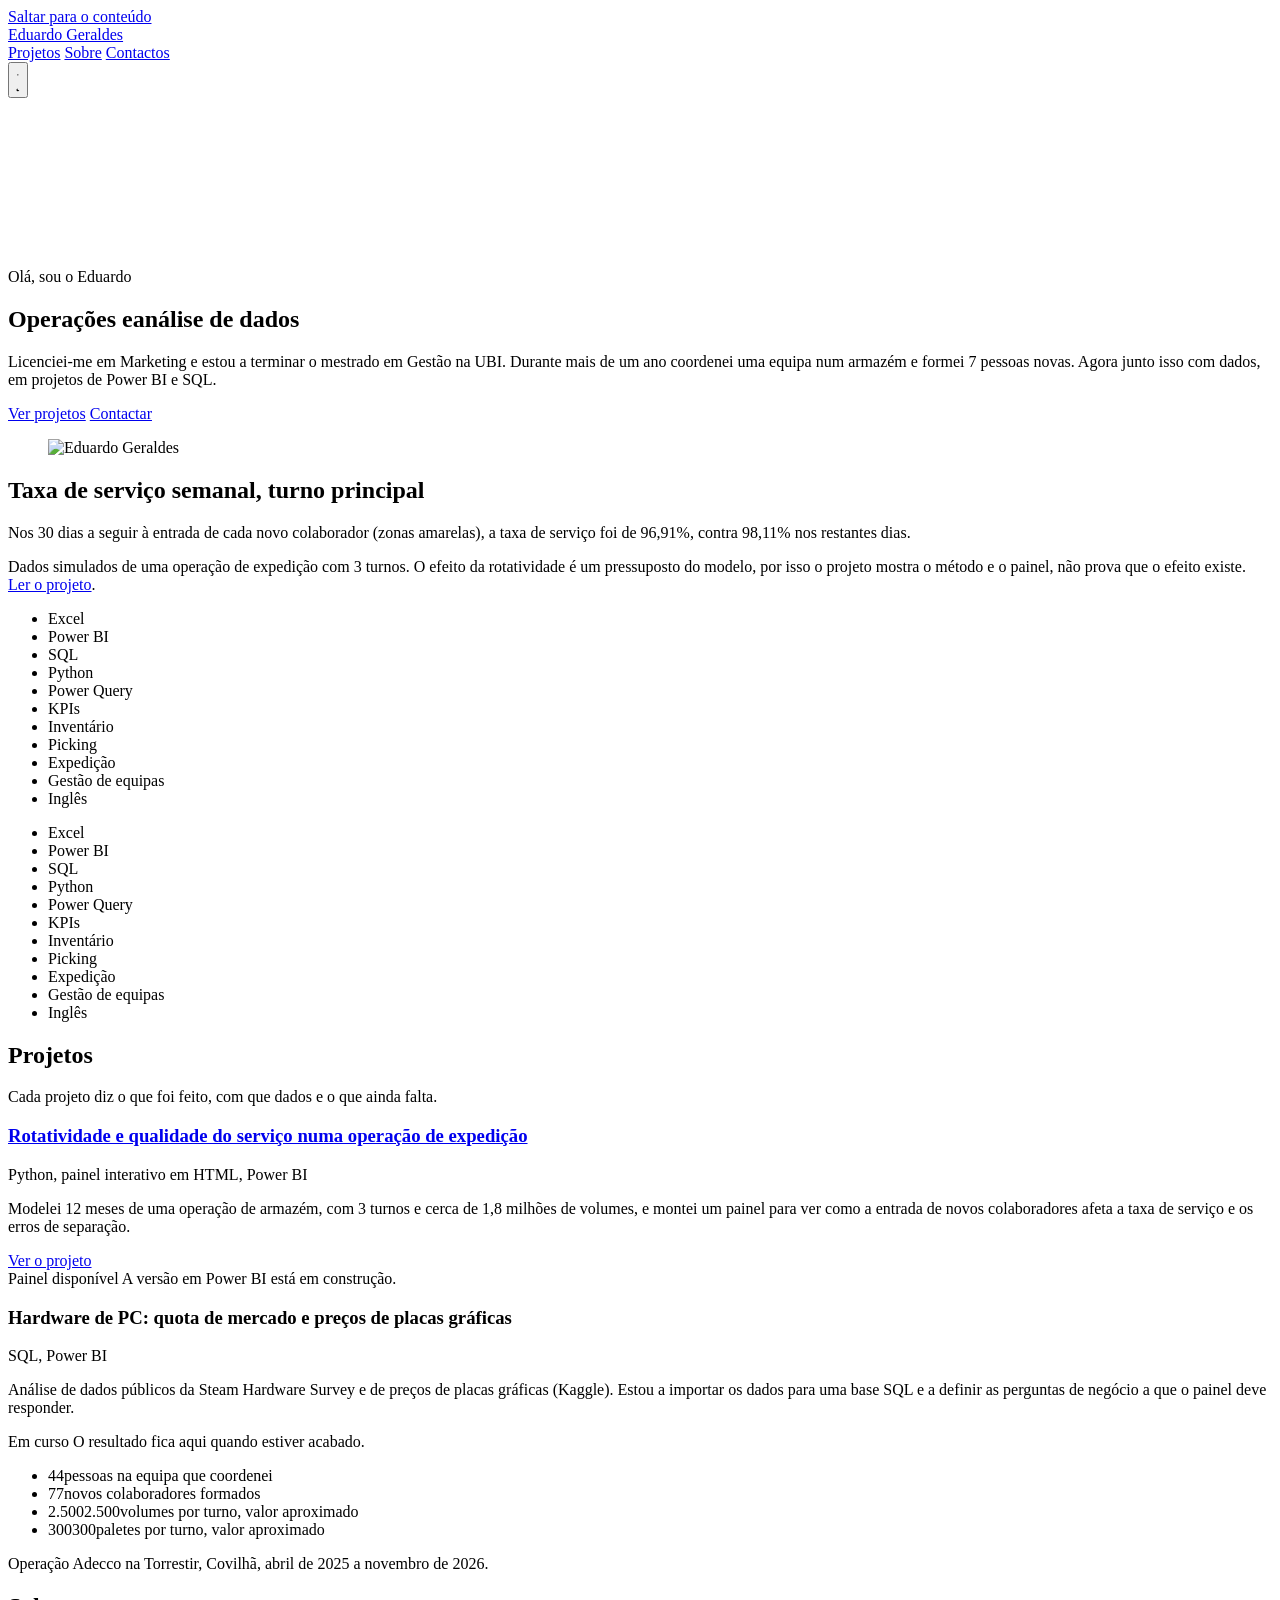
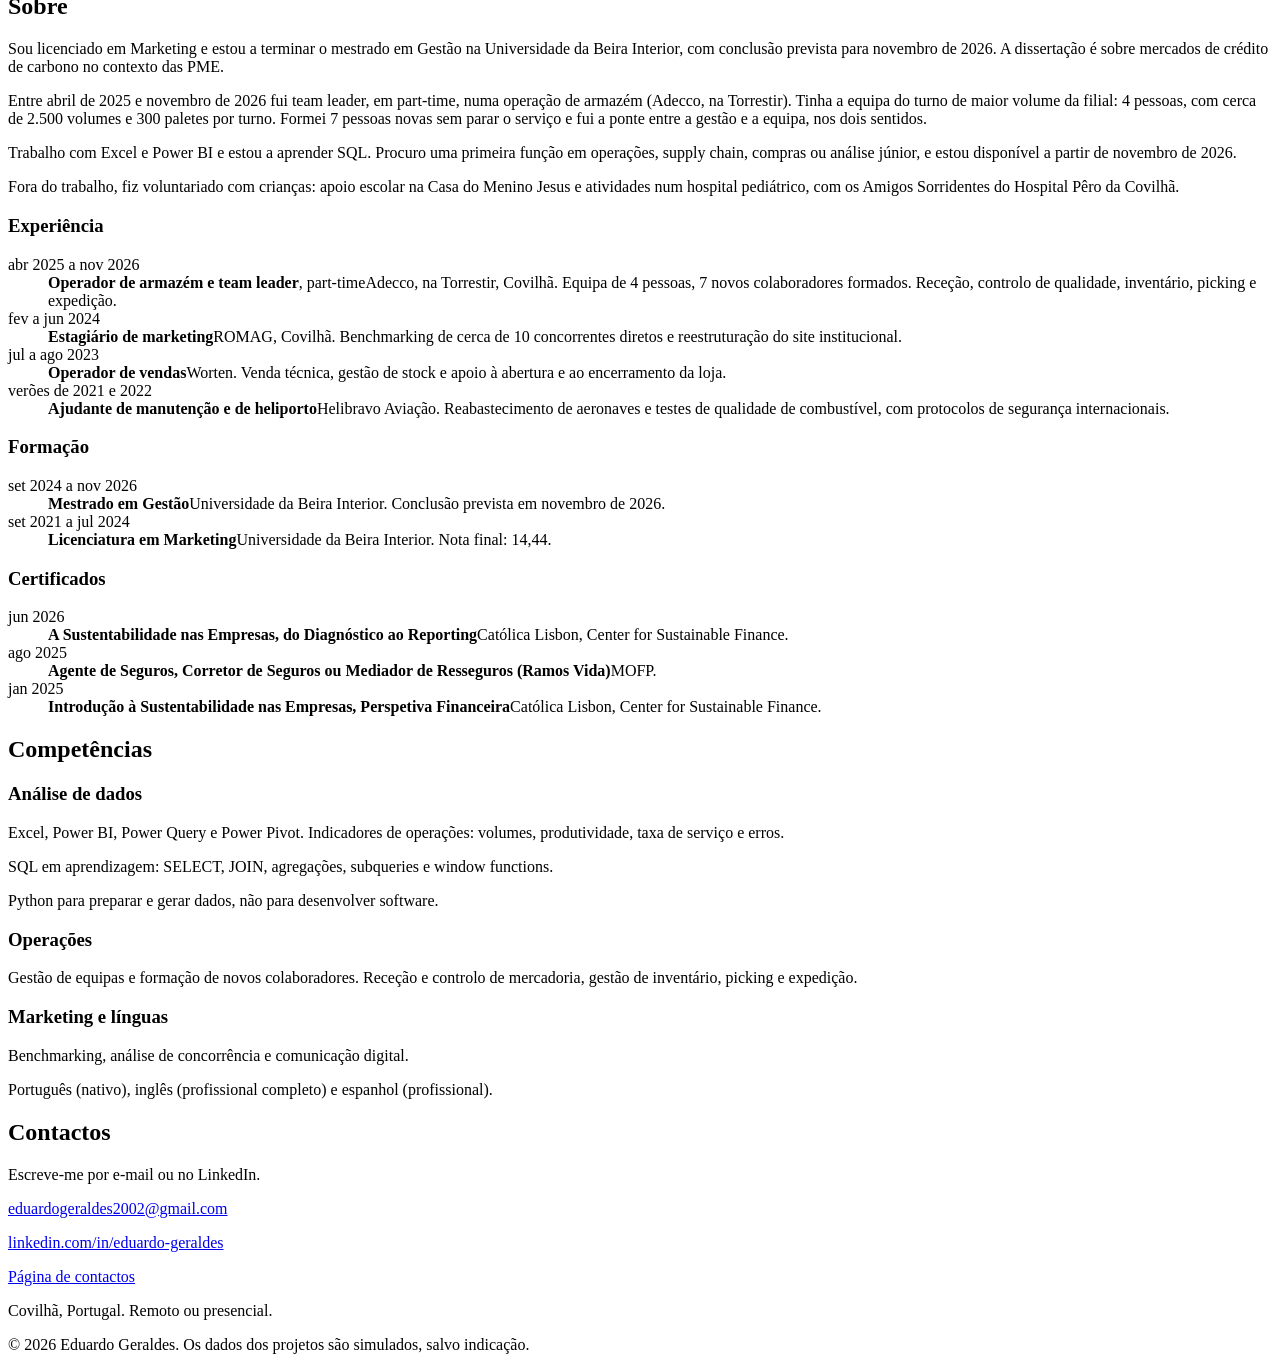
==== index.html @ 8613ee2e "Add files via upload" ====
<!doctype html>
<html lang="pt-PT">
<head>
  <meta charset="utf-8">
  <meta name="viewport" content="width=device-width, initial-scale=1">
  <title>Eduardo Geraldes | Operações e análise de dados</title>
  <meta name="description" content="Portefólio de Eduardo Geraldes: projetos de Power BI e SQL, experiência em operações de armazém e contactos. Licenciado em Marketing, a terminar o mestrado em Gestão na UBI.">
  <meta name="theme-color" content="#0B1020">
  <meta property="og:type" content="website">
  <meta property="og:locale" content="pt_PT">
  <meta property="og:title" content="Eduardo Geraldes | Operações e análise de dados">
  <meta property="og:description" content="Projetos de Power BI e SQL, experiência em operações de armazém e contactos.">
  <link rel="icon" href="assets/favicon.svg" type="image/svg+xml">
  <link rel="preload" href="assets/fonts/barlow-condensed-latin-600-normal.woff2" as="font" type="font/woff2" crossorigin>
  <link rel="preload" href="assets/fonts/barlow-latin-400-normal.woff2" as="font" type="font/woff2" crossorigin>
  <link rel="stylesheet" href="assets/css/style.css">
  <script>(function(){var d=document.documentElement;d.classList.add("js");var t="dark";try{t=localStorage.getItem("modo")||"dark"}catch(e){}d.setAttribute("data-theme",t==="light"?"light":"dark")})()</script>
</head>
<body>
  <a class="skip" href="#conteudo">Saltar para o conteúdo</a>

  <header class="site-head">
    <div class="wrap">
      <a class="brand" href="index.html">Eduardo Geraldes</a>
      <div class="head-r">
        <nav class="nav" aria-label="Principal">
          <a href="index.html#projetos">Projetos</a>
          <a href="index.html#sobre">Sobre</a>
          <a href="contactos.html">Contactos</a>
        </nav>
        <button class="theme-toggle" type="button" aria-label="Mudar para o modo claro" title="Mudar para o modo claro">
          <svg class="i-sun" viewBox="0 0 24 24" aria-hidden="true"><circle cx="12" cy="12" r="4"/><path d="M12 2v2M12 20v2M4.9 4.9l1.4 1.4M17.7 17.7l1.4 1.4M2 12h2M20 12h2M4.9 19.1l1.4-1.4M17.7 6.3l1.4-1.4"/></svg>
          <svg class="i-moon" viewBox="0 0 24 24" aria-hidden="true"><path d="M21 12.8A9 9 0 1 1 11.2 3a7 7 0 0 0 9.8 9.8z"/></svg>
        </button>
      </div>
    </div>
  </header>

  <main id="conteudo">
    <section class="hero" aria-labelledby="titulo">
      <canvas class="net" aria-hidden="true"></canvas>
      <div class="wrap hero__grid">
        <div class="hero__text">
          <p class="eyebrow">Olá, sou o Eduardo</p>
          <h1 id="titulo"><span class="ln"><span style="--n:0">Operações e</span></span><span class="ln"><span style="--n:1">análise de dados</span></span></h1>
          <p class="lead">Licenciei-me em Marketing e estou a terminar o mestrado em Gestão na UBI. Durante mais de um ano coordenei uma equipa num armazém e formei 7 pessoas novas. Agora junto isso com dados, em projetos de Power BI e SQL.</p>
          <div class="actions">
            <a class="btn" href="#projetos">Ver projetos</a>
            <a class="btn btn--ghost" href="contactos.html">Contactar</a>
          </div>
        </div>
        <figure class="portrait">
          <img src="assets/img/eduardo.jpg" width="640" height="640" alt="Eduardo Geraldes">
        </figure>
      </div>
      <div class="floor" aria-hidden="true"></div>
    </section>

    <div class="wrap pull">
      <div class="panel">
        <div class="panel__head">
          <h2 class="panel__title">Taxa de serviço semanal, turno principal</h2>
          <p class="readout" id="chart-readout" aria-live="off"></p>
        </div>
        <div class="chart" id="hero-chart"></div>
        <noscript><p class="small">O gráfico precisa de JavaScript. Os dados estão no <a href="painel-expedicao.html">painel do projeto</a>.</p></noscript>
        <div class="panel__foot">
          <p>Nos 30 dias a seguir à entrada de cada novo colaborador (zonas amarelas), a taxa de serviço foi de 96,91%, contra 98,11% nos restantes dias.</p>
          <p class="small">Dados simulados de uma operação de expedição com 3 turnos. O efeito da rotatividade é um pressuposto do modelo, por isso o projeto mostra o método e o painel, não prova que o efeito existe. <a href="projeto-expedicao.html">Ler o projeto</a>.</p>
        </div>
      </div>
    </div>

    <section class="belt" aria-label="Ferramentas e áreas em que trabalho">
      <div class="belt__track">
        <ul class="belt__set">
          <li class="box">Excel</li>
          <li class="box">Power BI</li>
          <li class="box">SQL</li>
          <li class="box">Python</li>
          <li class="box">Power Query</li>
          <li class="box">KPIs</li>
          <li class="box">Inventário</li>
          <li class="box">Picking</li>
          <li class="box">Expedição</li>
          <li class="box">Gestão de equipas</li>
          <li class="box">Inglês</li>
        </ul>
        <ul class="belt__set" aria-hidden="true">
          <li class="box">Excel</li>
          <li class="box">Power BI</li>
          <li class="box">SQL</li>
          <li class="box">Python</li>
          <li class="box">Power Query</li>
          <li class="box">KPIs</li>
          <li class="box">Inventário</li>
          <li class="box">Picking</li>
          <li class="box">Expedição</li>
          <li class="box">Gestão de equipas</li>
          <li class="box">Inglês</li>
        </ul>
      </div>
      <div class="belt__rail" aria-hidden="true"></div>
    </section>

    <section class="section wrap" id="projetos" aria-labelledby="projetos-t">
      <h2 id="projetos-t">Projetos</h2>
      <p>Cada projeto diz o que foi feito, com que dados e o que ainda falta.</p>

      <div class="rows">
        <article class="row">
          <div>
            <h3><a href="projeto-expedicao.html">Rotatividade e qualidade do serviço numa operação de expedição</a></h3>
            <p class="tools">Python, painel interativo em HTML, Power BI</p>
          </div>
          <div>
            <p>Modelei 12 meses de uma operação de armazém, com 3 turnos e cerca de 1,8 milhões de volumes, e montei um painel para ver como a entrada de novos colaboradores afeta a taxa de serviço e os erros de separação.</p>
            <a class="more" href="projeto-expedicao.html">Ver o projeto</a>
          </div>
          <div>
            <span class="chip">Painel disponível</span>
            <span class="status-note">A versão em Power BI está em construção.</span>
          </div>
        </article>

        <article class="row row--wip">
          <div>
            <h3>Hardware de PC: quota de mercado e preços de placas gráficas</h3>
            <p class="tools">SQL, Power BI</p>
          </div>
          <div>
            <p>Análise de dados públicos da Steam Hardware Survey e de preços de placas gráficas (Kaggle). Estou a importar os dados para uma base SQL e a definir as perguntas de negócio a que o painel deve responder.</p>
          </div>
          <div>
            <span class="chip chip--wip">Em curso</span>
            <span class="status-note">O resultado fica aqui quando estiver acabado.</span>
          </div>
        </article>
      </div>
    </section>

    <section class="stats" aria-label="A operação em números">
      <div class="wrap">
        <ul>
          <li><span class="num"><span class="vh">4</span><span data-to="4" aria-hidden="true">4</span></span><span class="lab">pessoas na equipa que coordenei</span></li>
          <li><span class="num"><span class="vh">7</span><span data-to="7" aria-hidden="true">7</span></span><span class="lab">novos colaboradores formados</span></li>
          <li><span class="num"><span class="vh">2.500</span><span data-to="2500" aria-hidden="true">2.500</span></span><span class="lab">volumes por turno, valor aproximado</span></li>
          <li><span class="num"><span class="vh">300</span><span data-to="300" aria-hidden="true">300</span></span><span class="lab">paletes por turno, valor aproximado</span></li>
        </ul>
        <p class="src small">Operação Adecco na Torrestir, Covilhã, abril de 2025 a novembro de 2026.</p>
      </div>
    </section>

    <section class="about-band" id="sobre" aria-labelledby="sobre-t">
      <div class="wrap">
        <h2 id="sobre-t">Sobre</h2>
        <div class="about">
          <div>
            <p>Sou licenciado em Marketing e estou a terminar o mestrado em Gestão na Universidade da Beira Interior, com conclusão prevista para novembro de 2026. A dissertação é sobre mercados de crédito de carbono no contexto das PME.</p>
            <p>Entre abril de 2025 e novembro de 2026 fui team leader, em part-time, numa operação de armazém (Adecco, na Torrestir). Tinha a equipa do turno de maior volume da filial: 4 pessoas, com cerca de 2.500 volumes e 300 paletes por turno. Formei 7 pessoas novas sem parar o serviço e fui a ponte entre a gestão e a equipa, nos dois sentidos.</p>
            <p>Trabalho com Excel e Power BI e estou a aprender SQL. Procuro uma primeira função em operações, supply chain, compras ou análise júnior, e estou disponível a partir de novembro de 2026.</p>
            <p>Fora do trabalho, fiz voluntariado com crianças: apoio escolar na Casa do Menino Jesus e atividades num hospital pediátrico, com os Amigos Sorridentes do Hospital Pêro da Covilhã.</p>
          </div>

          <div>
            <section class="timeline" aria-labelledby="exp-t">
              <h3 id="exp-t">Experiência</h3>
              <dl>
                <div class="item">
                  <dt>abr 2025 a nov 2026</dt>
                  <dd><strong>Operador de armazém e team leader</strong>, part-time<span class="small">Adecco, na Torrestir, Covilhã. Equipa de 4 pessoas, 7 novos colaboradores formados. Receção, controlo de qualidade, inventário, picking e expedição.</span></dd>
                </div>
                <div class="item">
                  <dt>fev a jun 2024</dt>
                  <dd><strong>Estagiário de marketing</strong><span class="small">ROMAG, Covilhã. Benchmarking de cerca de 10 concorrentes diretos e reestruturação do site institucional.</span></dd>
                </div>
                <div class="item">
                  <dt>jul a ago 2023</dt>
                  <dd><strong>Operador de vendas</strong><span class="small">Worten. Venda técnica, gestão de stock e apoio à abertura e ao encerramento da loja.</span></dd>
                </div>
                <div class="item">
                  <dt>verões de 2021 e 2022</dt>
                  <dd><strong>Ajudante de manutenção e de heliporto</strong><span class="small">Helibravo Aviação. Reabastecimento de aeronaves e testes de qualidade de combustível, com protocolos de segurança internacionais.</span></dd>
                </div>
              </dl>
            </section>

            <section class="timeline timeline--study" aria-labelledby="form-t">
              <h3 id="form-t">Formação</h3>
              <dl>
                <div class="item">
                  <dt>set 2024 a nov 2026</dt>
                  <dd><strong>Mestrado em Gestão</strong><span class="small">Universidade da Beira Interior. Conclusão prevista em novembro de 2026.</span></dd>
                </div>
                <div class="item">
                  <dt>set 2021 a jul 2024</dt>
                  <dd><strong>Licenciatura em Marketing</strong><span class="small">Universidade da Beira Interior. Nota final: 14,44.</span></dd>
                </div>
              </dl>
            </section>

            <section class="timeline timeline--cert" aria-labelledby="cert-t">
              <h3 id="cert-t">Certificados</h3>
              <dl>
                <div class="item">
                  <dt>jun 2026</dt>
                  <dd><strong>A Sustentabilidade nas Empresas, do Diagnóstico ao Reporting</strong><span class="small">Católica Lisbon, Center for Sustainable Finance.</span></dd>
                </div>
                <div class="item">
                  <dt>ago 2025</dt>
                  <dd><strong>Agente de Seguros, Corretor de Seguros ou Mediador de Resseguros (Ramos Vida)</strong><span class="small">MOFP.</span></dd>
                </div>
                <div class="item">
                  <dt>jan 2025</dt>
                  <dd><strong>Introdução à Sustentabilidade nas Empresas, Perspetiva Financeira</strong><span class="small">Católica Lisbon, Center for Sustainable Finance.</span></dd>
                </div>
              </dl>
            </section>
          </div>
        </div>
      </div>
    </section>

    <section class="section wrap" id="competencias" aria-labelledby="comp-t">
      <h2 id="comp-t">Competências</h2>
      <div class="skills">
        <div>
          <h3>Análise de dados</h3>
          <p>Excel, Power BI, Power Query e Power Pivot. Indicadores de operações: volumes, produtividade, taxa de serviço e erros.</p>
          <p>SQL em aprendizagem: SELECT, JOIN, agregações, subqueries e window functions.</p>
          <p>Python para preparar e gerar dados, não para desenvolver software.</p>
        </div>
        <div>
          <h3>Operações</h3>
          <p>Gestão de equipas e formação de novos colaboradores. Receção e controlo de mercadoria, gestão de inventário, picking e expedição.</p>
        </div>
        <div>
          <h3>Marketing e línguas</h3>
          <p>Benchmarking, análise de concorrência e comunicação digital.</p>
          <p>Português (nativo), inglês (profissional completo) e espanhol (profissional).</p>
        </div>
      </div>
    </section>
  </main>

  <footer class="site-foot">
    <div class="wrap">
      <div class="cols">
        <div>
          <h2>Contactos</h2>
          <p>Escreve-me por e-mail ou no LinkedIn.</p>
          <p><a href="mailto:eduardogeraldes2002@gmail.com">eduardogeraldes2002@gmail.com</a></p>
          <p><a href="https://www.linkedin.com/in/eduardo-geraldes" target="_blank" rel="noopener">linkedin.com/in/eduardo-geraldes</a></p>
        </div>
        <div>
          <p><a href="contactos.html">Página de contactos</a></p>
          <p class="small">Covilhã, Portugal. Remoto ou presencial.</p>
          <p class="small">© <span data-year>2026</span> Eduardo Geraldes. Os dados dos projetos são simulados, salvo indicação.</p>
        </div>
      </div>
    </div>
  </footer>

  <script src="assets/js/data.js"></script>
  <script src="assets/js/chart.js"></script>
  <script src="assets/js/main.js"></script>
  <script src="assets/js/fx.js"></script>
</body>
</html>
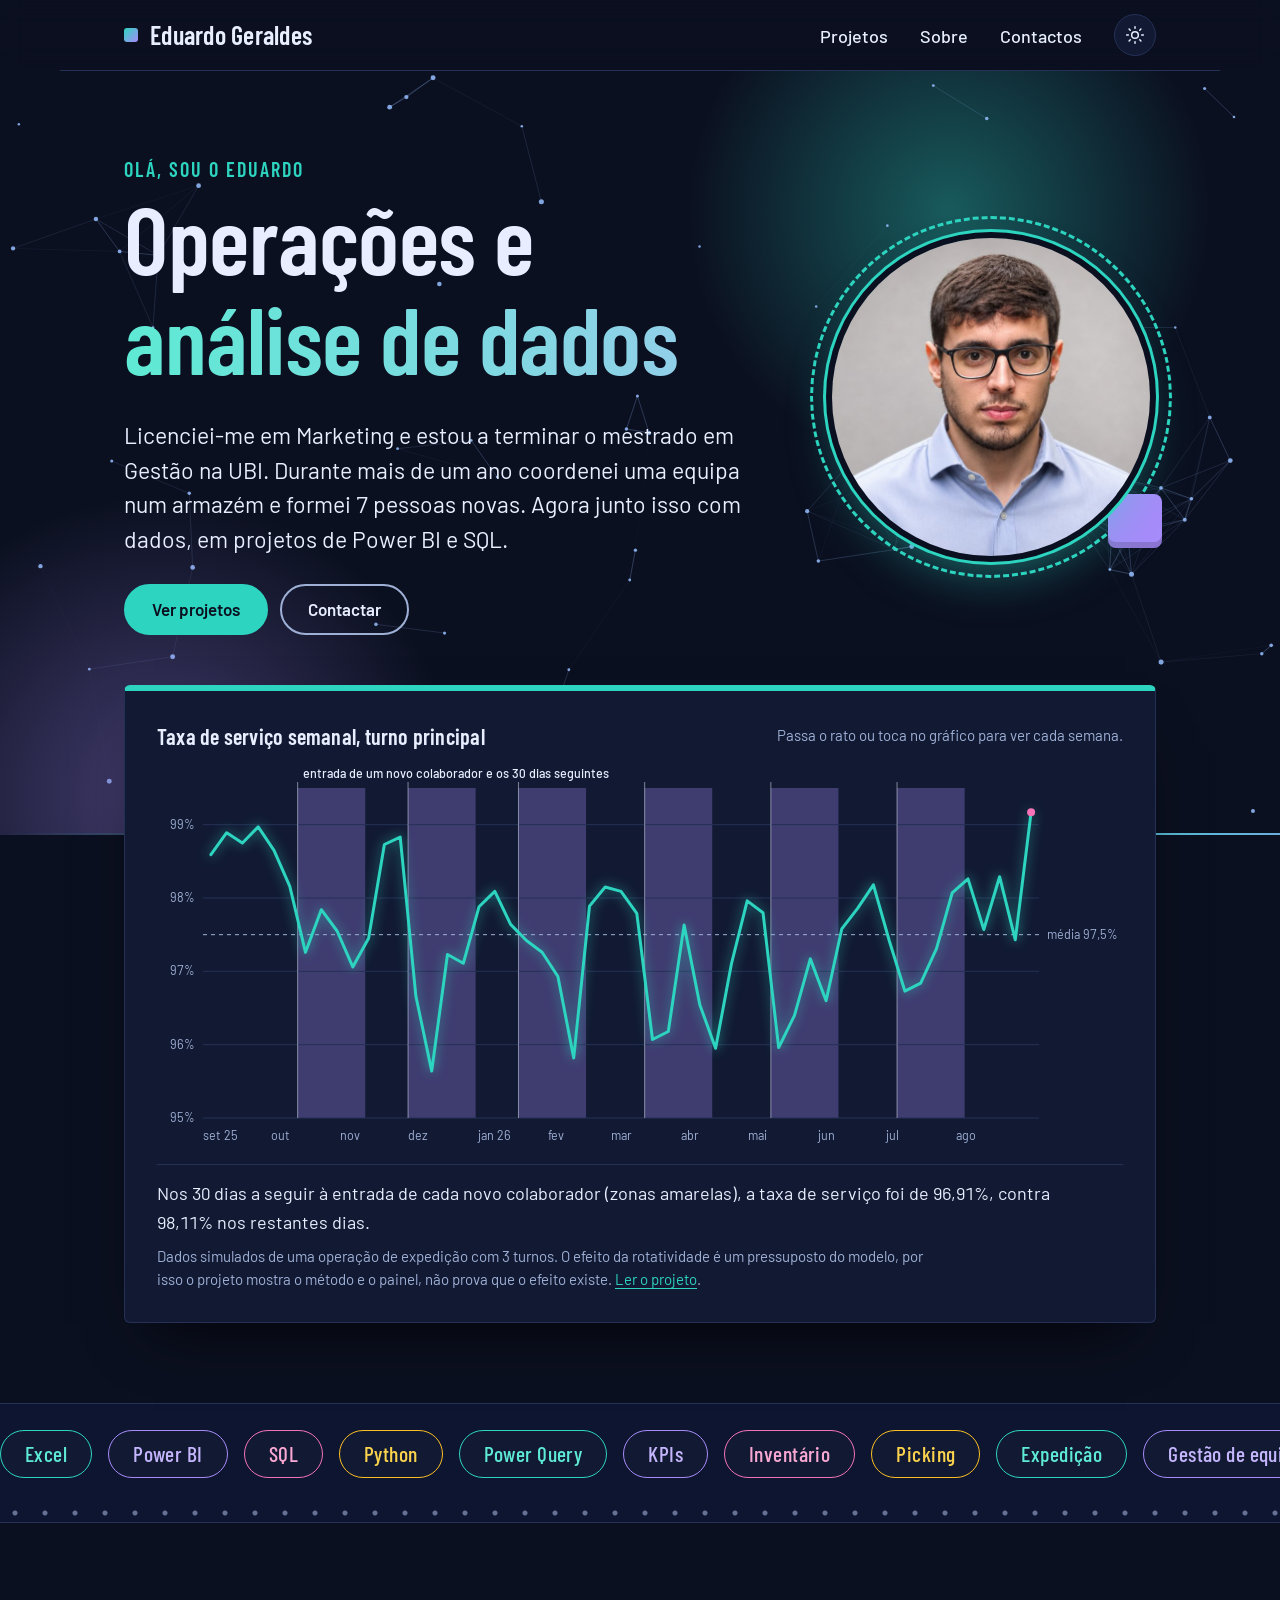
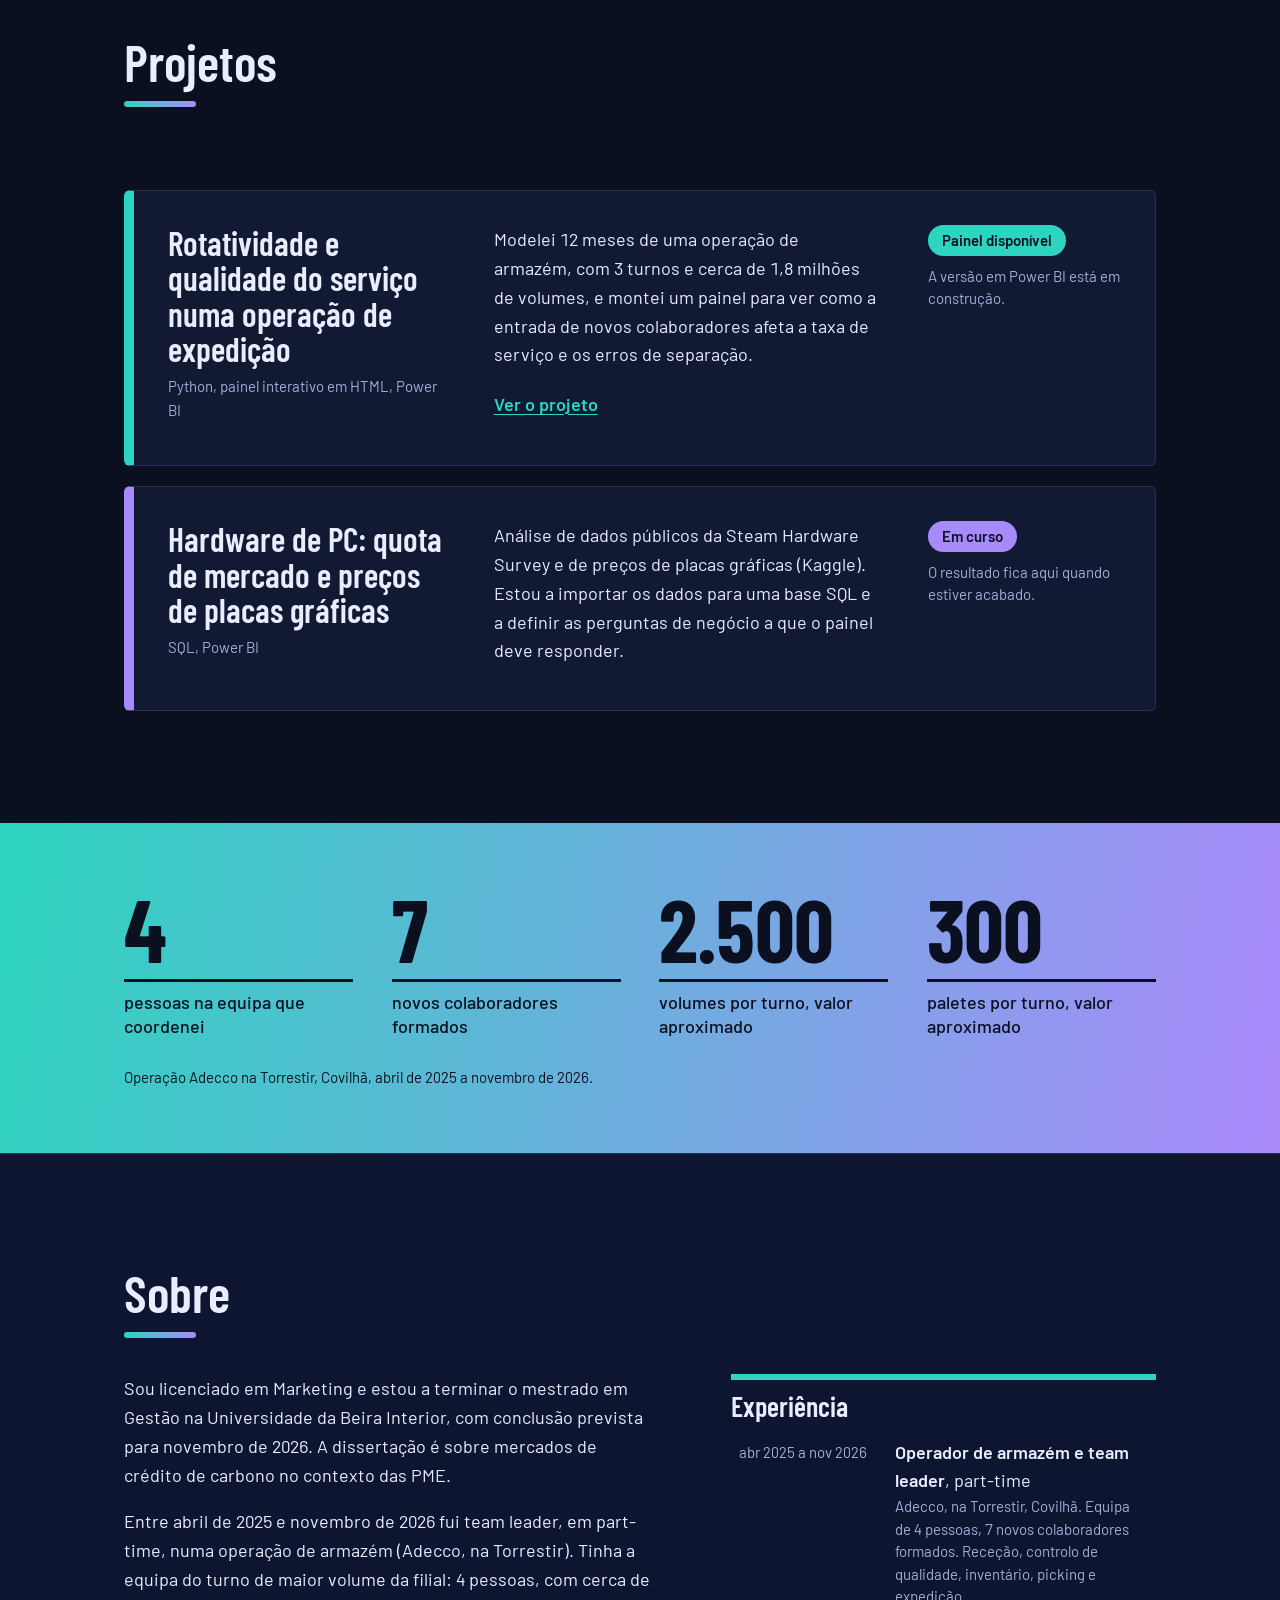
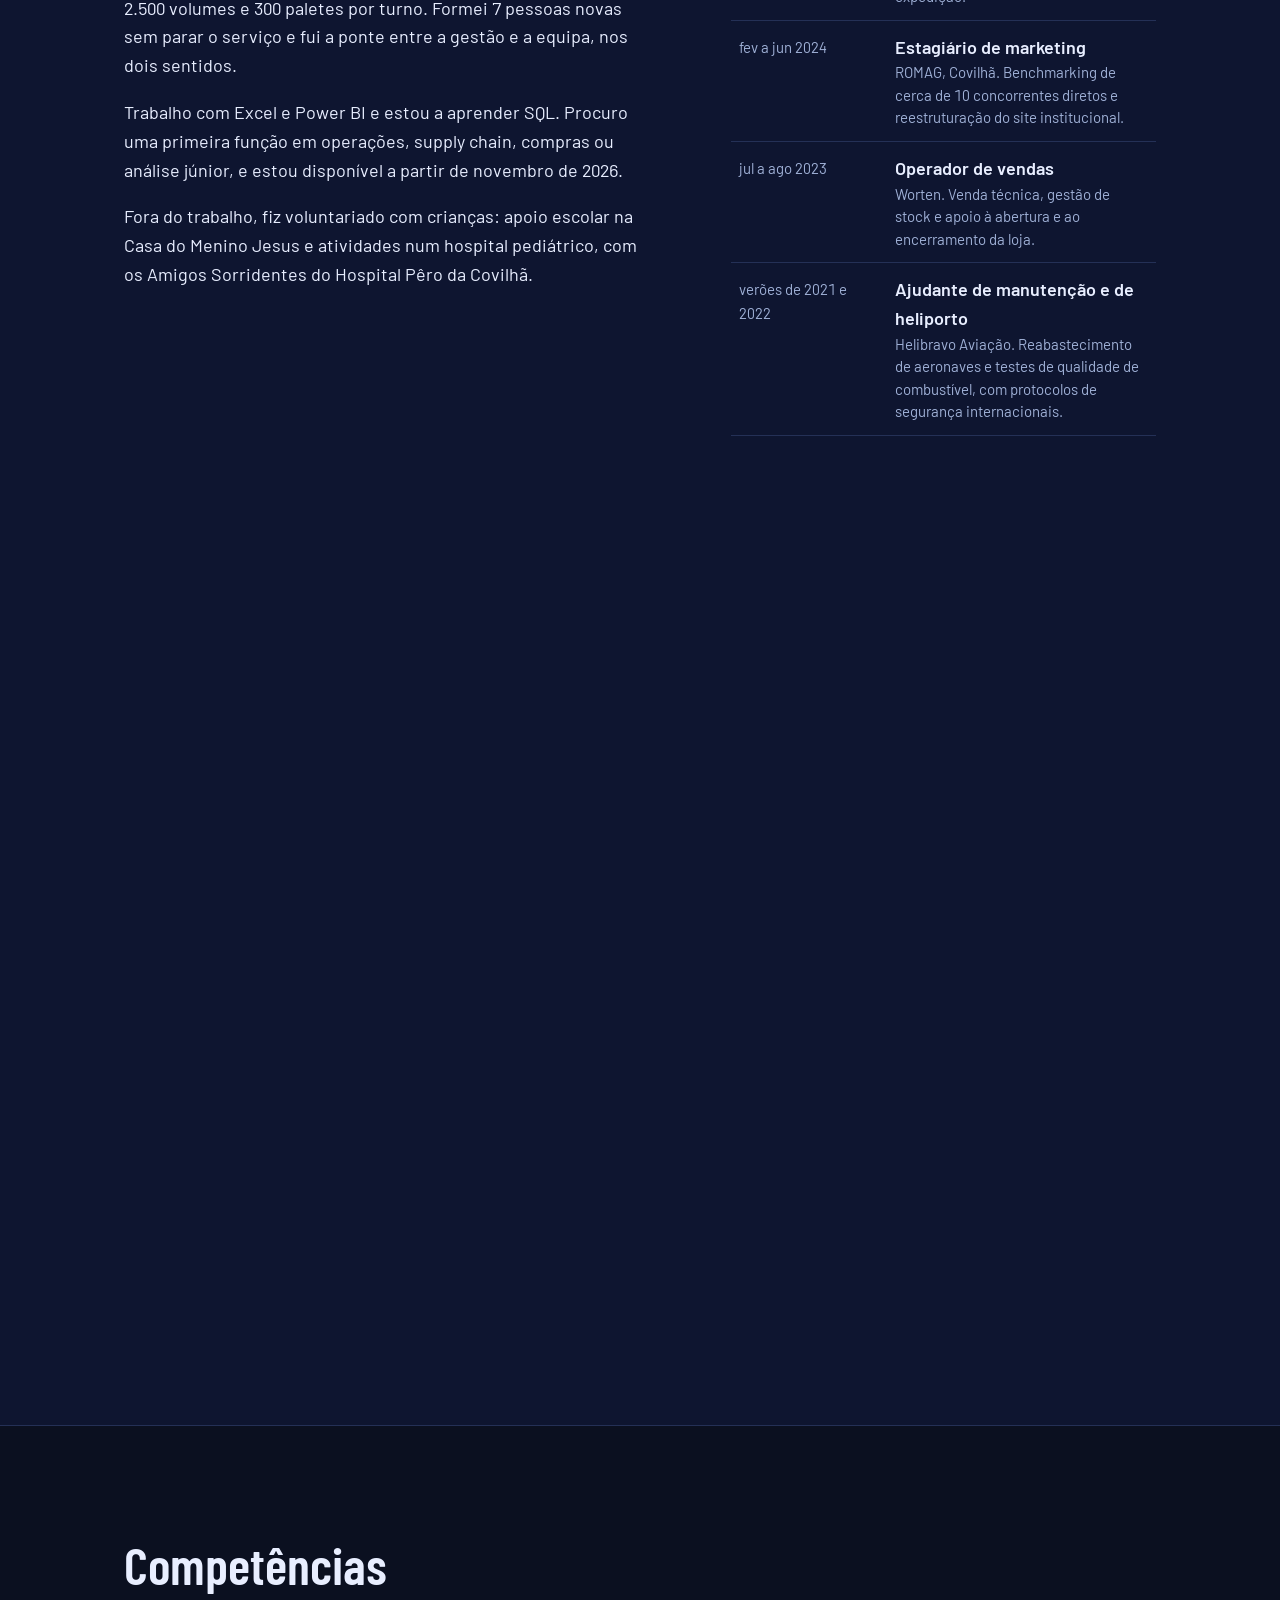
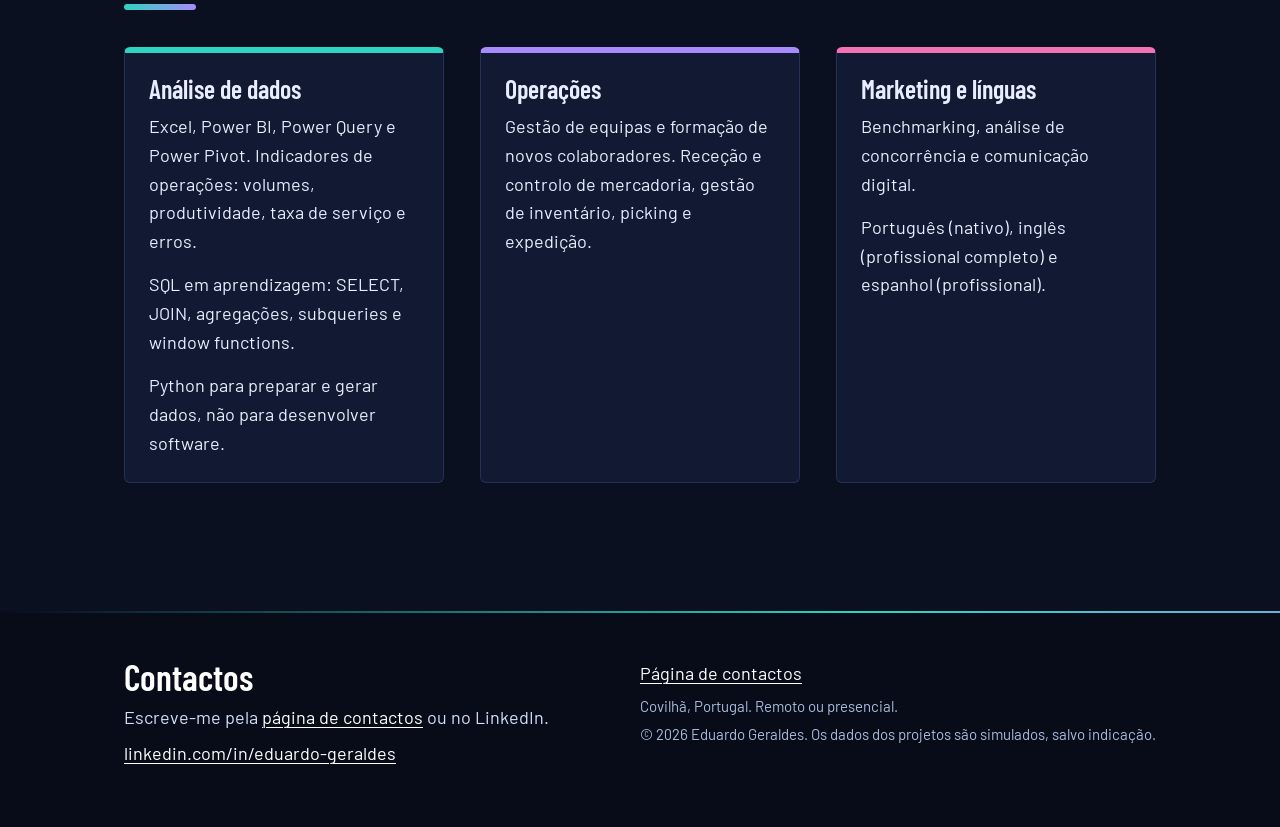
==== commit 59685eee: "Add files via upload" ====
--- a/index.html
+++ b/index.html
@@ -248,8 +248,7 @@
       <div class="cols">
         <div>
           <h2>Contactos</h2>
-          <p>Escreve-me por e-mail ou no LinkedIn.</p>
-          <p><a href="mailto:eduardogeraldes2002@gmail.com">eduardogeraldes2002@gmail.com</a></p>
+          <p>Escreve-me pela <a href="contactos.html">página de contactos</a> ou no LinkedIn.</p>
           <p><a href="https://www.linkedin.com/in/eduardo-geraldes" target="_blank" rel="noopener">linkedin.com/in/eduardo-geraldes</a></p>
         </div>
         <div>
--- a/assets/css/style.css
+++ b/assets/css/style.css
@@ -0,0 +1,435 @@
+/* Portefólio de Eduardo Geraldes.
+   Dois modos (escuro e claro), com as cores todas nas variáveis do início.
+   Tipografia: Barlow Condensed (títulos) e Barlow (texto). */
+
+@font-face { font-family: "Barlow Condensed"; src: url("../fonts/barlow-condensed-latin-500-normal.woff2") format("woff2"); font-weight: 500; font-style: normal; font-display: swap; }
+@font-face { font-family: "Barlow Condensed"; src: url("../fonts/barlow-condensed-latin-600-normal.woff2") format("woff2"); font-weight: 600; font-style: normal; font-display: swap; }
+@font-face { font-family: "Barlow Condensed"; src: url("../fonts/barlow-condensed-latin-700-normal.woff2") format("woff2"); font-weight: 700; font-style: normal; font-display: swap; }
+@font-face { font-family: "Barlow"; src: url("../fonts/barlow-latin-400-normal.woff2") format("woff2"); font-weight: 400; font-style: normal; font-display: swap; }
+@font-face { font-family: "Barlow"; src: url("../fonts/barlow-latin-500-normal.woff2") format("woff2"); font-weight: 500; font-style: normal; font-display: swap; }
+@font-face { font-family: "Barlow"; src: url("../fonts/barlow-latin-600-normal.woff2") format("woff2"); font-weight: 600; font-style: normal; font-display: swap; }
+
+/* ---------- Cores ---------- */
+:root, html[data-theme="dark"] {
+  color-scheme: dark;
+  --bg: #0B1020;
+  --bg-2: #0E1530;
+  --paper: #121A33;
+  --paper-2: #16203F;
+  --ink: #E8EEFF;
+  --steel: #9FB0D6;
+  --rule: #243056;
+
+  /* Cores vivas (superfícies) e o texto que vai por cima */
+  --teal: #2DD4BF;
+  --violet: #A78BFA;
+  --pink: #F472B6;
+  --amber: #FBBF24;
+  --on: #0B1020;
+
+  --link: #2DD4BF;
+  --link-hover: #5EEAD4;
+  --c1: #2DD4BF; --c2: #A78BFA; --c3: #F472B6; --c4: #FBBF24;
+  --c1t: #5EEAD4; --c2t: #C4B5FD; --c3t: #F9A8D4; --c4t: #FCD34D;
+
+  --line: #2DD4BF;
+  --line-fx: drop-shadow(0 0 6px rgba(45, 212, 191, 0.7));
+  --win: #A78BFA;
+  --win-o: 0.3;
+
+  --hero-bg: #0B1020;
+  --blob-1: rgba(45, 212, 191, 0.38);
+  --blob-2: rgba(167, 139, 250, 0.36);
+  --grad-text: linear-gradient(90deg, #5EEAD4, #C4B5FD);
+  --net: 150, 190, 255;
+
+  --head-bg: rgba(11, 16, 32, 0.82);
+  --btn-hover-bg: #FFFFFF;
+  --btn-hover-fg: #0B1020;
+  --field-bg: #0B1020;
+  --shadow: 0 30px 60px -30px rgba(0, 0, 0, 0.9);
+  --card-glow: rgba(45, 212, 191, 0.17);
+  --foot-bg: #080C19;
+  --err: #FF8A80;
+  --photo-border: #0B1020;
+}
+
+html[data-theme="light"] {
+  color-scheme: light;
+  --bg: #F4F7FD;
+  --bg-2: #E8EEFB;
+  --paper: #FFFFFF;
+  --paper-2: #EEF3FE;
+  --ink: #0F1730;
+  --steel: #4A5878;
+  --rule: #D3DBEF;
+
+  --link: #0B7A6C;
+  --link-hover: #075E53;
+  --c1t: #0B6F63; --c2t: #5B34C9; --c3t: #B02668; --c4t: #7F5400;
+
+  --line: #0E9E8C;
+  --line-fx: none;
+  --win: #8B5CF6;
+  --win-o: 0.2;
+
+  --hero-bg: linear-gradient(180deg, #E1EAFF 0%, #F4F7FD 100%);
+  --blob-1: rgba(45, 212, 191, 0.34);
+  --blob-2: rgba(139, 92, 246, 0.22);
+  --grad-text: linear-gradient(90deg, #0B8A7A, #5B34C9);
+  --net: 60, 80, 140;
+
+  --head-bg: rgba(244, 247, 253, 0.86);
+  --btn-hover-bg: #0F1730;
+  --btn-hover-fg: #FFFFFF;
+  --field-bg: #FFFFFF;
+  --shadow: 0 24px 44px -26px rgba(15, 23, 48, 0.4);
+  --card-glow: rgba(45, 212, 191, 0.24);
+  --foot-bg: #0F1730;
+  --err: #B3261E;
+  --photo-border: #FFFFFF;
+}
+
+:root {
+  --f-display: "Barlow Condensed", "Arial Narrow", "Roboto Condensed", sans-serif;
+  --f-text: "Barlow", system-ui, -apple-system, "Segoe UI", sans-serif;
+  --gutter: clamp(20px, 5vw, 64px);
+  --max: 1160px;
+  --ease: cubic-bezier(0.2, 0.8, 0.2, 1);
+}
+
+*, *::before, *::after { box-sizing: border-box; }
+
+html { -webkit-text-size-adjust: 100%; scroll-behavior: smooth; scroll-padding-top: 84px; }
+
+body {
+  margin: 0;
+  background: var(--bg);
+  color: var(--ink);
+  font: 400 1.125rem/1.6 var(--f-text);
+  font-variant-numeric: tabular-nums;
+  text-rendering: optimizeLegibility;
+  overflow-x: hidden;
+  transition: background-color 0.35s, color 0.35s;
+}
+
+img, svg { max-width: 100%; display: block; }
+
+a { color: var(--link); text-underline-offset: 0.18em; text-decoration-thickness: 1px; }
+a:hover { color: var(--link-hover); text-decoration-thickness: 2px; }
+
+:focus-visible { outline: 3px solid var(--teal); outline-offset: 3px; }
+
+.skip { position: absolute; left: -9999px; top: 0; background: var(--teal); color: var(--on); padding: 10px 16px; z-index: 300; font-weight: 600; }
+.skip:focus { left: 8px; top: 8px; }
+
+.wrap { width: 100%; max-width: var(--max); margin-inline: auto; padding-inline: var(--gutter); }
+
+h1, h2, h3 { font-family: var(--f-display); font-weight: 600; margin: 0; color: var(--ink); }
+h1 { font-size: clamp(3.25rem, 9.2vw, 7.25rem); line-height: 0.94; letter-spacing: -0.005em; }
+h2 { font-size: clamp(2.25rem, 5vw, 3.25rem); line-height: 1; margin-bottom: 0.7em; }
+h3 { font-size: clamp(1.6rem, 3vw, 2.1rem); line-height: 1.05; }
+
+p { margin: 0 0 1em; max-width: 38em; }
+.small { font-size: 0.9375rem; line-height: 1.5; color: var(--steel); }
+.vh { position: absolute; width: 1px; height: 1px; overflow: hidden; clip: rect(0 0 0 0); white-space: nowrap; }
+
+/* Título de secção com uma barra de cor que se desenha */
+.section h2::after, .about-band h2::after { content: ""; display: block; width: 72px; height: 6px; background: linear-gradient(90deg, var(--teal), var(--violet)); margin-top: 14px; transform-origin: left; border-radius: 3px; }
+
+/* ---------- Cabeçalho ---------- */
+.site-head { position: sticky; top: 0; z-index: 60; background: var(--head-bg); -webkit-backdrop-filter: blur(14px); backdrop-filter: blur(14px); transition: background-color 0.35s; }
+.site-head .wrap { display: flex; flex-wrap: wrap; align-items: center; justify-content: space-between; gap: 8px 24px; padding-block: 14px; border-bottom: 1px solid var(--rule); }
+.brand { font: 600 1.625rem/1 var(--f-display); letter-spacing: 0.01em; color: var(--ink); text-decoration: none; display: inline-flex; align-items: center; gap: 12px; }
+.brand::before { content: ""; width: 14px; height: 14px; background: linear-gradient(135deg, var(--teal), var(--violet)); border-radius: 3px; flex: none; }
+.brand:hover { color: var(--ink); }
+.head-r { display: flex; align-items: center; gap: clamp(14px, 3vw, 32px); }
+.nav { display: flex; gap: clamp(16px, 3vw, 32px); }
+.nav a { font: 500 1.125rem/1 var(--f-text); color: var(--ink); text-decoration: none; padding: 8px 0 7px; box-shadow: inset 0 -3px 0 transparent; transition: box-shadow 0.2s, color 0.2s; }
+.nav a:hover { box-shadow: inset 0 -3px 0 var(--steel); color: var(--ink); }
+.nav a[aria-current="page"] { box-shadow: inset 0 -3px 0 var(--teal); }
+
+.theme-toggle { display: inline-grid; place-items: center; width: 42px; height: 42px; padding: 0; border-radius: 50%; border: 1.5px solid var(--rule); background: var(--paper); color: var(--ink); cursor: pointer; transition: border-color 0.2s, background-color 0.2s, transform 0.35s var(--ease), translate 0.3s var(--ease); translate: var(--mgx, 0) var(--mgy, 0); }
+.theme-toggle:hover { border-color: var(--teal); transform: rotate(18deg); }
+.theme-toggle svg { width: 20px; height: 20px; fill: none; stroke: currentColor; stroke-width: 1.8; stroke-linecap: round; stroke-linejoin: round; }
+html[data-theme="light"] .theme-toggle .i-sun, :root:not([data-theme="light"]) .theme-toggle .i-moon { display: none; }
+
+/* ---------- Botões ---------- */
+.btn { display: inline-block; font: 600 1.0625rem/1 var(--f-text); padding: 15px 26px; border: 2px solid var(--teal); border-radius: 999px; background: var(--teal); color: var(--on); text-decoration: none; cursor: pointer; transition: background-color 0.18s, color 0.18s, border-color 0.18s, transform 0.18s var(--ease), translate 0.3s var(--ease); translate: var(--mgx, 0) var(--mgy, 0); }
+.btn:hover { background: var(--btn-hover-bg); border-color: var(--btn-hover-bg); color: var(--btn-hover-fg); transform: translateY(-2px); }
+.btn--ghost, .btn--plain { background: transparent; border-color: var(--steel); color: var(--ink); }
+.btn--ghost:hover, .btn--plain:hover { background: var(--ink); border-color: var(--ink); color: var(--bg); }
+.actions { display: flex; flex-wrap: wrap; gap: 12px; margin-top: 28px; }
+
+/* ---------- Hero ---------- */
+.hero, .page-head { position: relative; overflow: hidden; background: var(--hero-bg); transition: background-color 0.35s; }
+.hero { padding-block: clamp(40px, 7vw, 88px) clamp(120px, 16vw, 200px); }
+.hero::before, .page-head::before { content: ""; position: absolute; width: 560px; height: 560px; right: 4%; top: -140px; border-radius: 50%; background: radial-gradient(circle, var(--blob-1), transparent 66%); pointer-events: none; translate: calc(var(--px, 0) * -40px) calc(var(--py, 0) * -30px); }
+.hero::after { content: ""; position: absolute; width: 640px; height: 640px; left: -160px; bottom: -280px; border-radius: 50%; background: radial-gradient(circle, var(--blob-2), transparent 66%); pointer-events: none; translate: calc(var(--px, 0) * 50px) calc(var(--py, 0) * 40px); }
+.net { position: absolute; inset: 0; width: 100%; height: 100%; pointer-events: none; z-index: 0; }
+.hero__grid, .page-head .wrap { position: relative; z-index: 1; }
+.hero .ln { display: block; overflow: hidden; padding-block: 0.12em; margin-block: -0.12em; }
+.hero .ln > span { display: inline-block; }
+.hero .ln:nth-child(2) > span { background: var(--grad-text); background-size: 200% 100%; -webkit-background-clip: text; background-clip: text; -webkit-text-fill-color: transparent; color: transparent; }
+.lead { font-size: clamp(1.1875rem, 2.2vw, 1.4375rem); line-height: 1.5; max-width: 34em; margin-top: clamp(24px, 3vw, 36px); color: var(--steel); }
+.hero .lead { color: var(--ink); opacity: 0.88; }
+.eyebrow { margin: 0 0 14px; font: 600 1.25rem/1 var(--f-display); letter-spacing: 0.1em; text-transform: uppercase; color: var(--link); }
+.hero__grid { display: grid; grid-template-columns: minmax(0, 1fr) auto; align-items: center; gap: 32px clamp(32px, 5vw, 72px); }
+.hero__grid h1 { font-size: clamp(3.25rem, 7.4vw, 6.25rem); }
+.hero__text { translate: calc(var(--px, 0) * -6px) calc(var(--py, 0) * -4px); }
+.portrait { position: relative; margin: 0; width: clamp(240px, 26vw, 330px); aspect-ratio: 1; flex: none; translate: calc(var(--px, 0) * 16px) calc(var(--py, 0) * 12px); }
+.portrait::before { content: ""; position: absolute; inset: -16px; border-radius: 50%; border: 3px dashed var(--teal); }
+.portrait::after { content: ""; position: absolute; right: -6px; bottom: 14px; width: 54px; height: 54px; background: var(--violet); border-radius: 8px; box-shadow: inset 0 -6px 0 rgba(0, 0, 0, 0.16); }
+.portrait img { position: relative; z-index: 1; width: 100%; height: 100%; object-fit: cover; border-radius: 50%; border: 6px solid var(--photo-border); box-shadow: 0 0 0 3px var(--teal), 0 24px 50px -16px rgba(45, 212, 191, 0.5); background: var(--paper-2); }
+.floor, .page-head::after, .site-foot::before { content: ""; position: absolute; left: 0; right: 0; height: 2px; background: linear-gradient(90deg, transparent, var(--teal), var(--violet), transparent); background-size: 200% 100%; }
+.floor { bottom: 0; z-index: 1; }
+.page-head::after { bottom: 0; }
+.site-foot::before { top: 0; }
+
+.pull { position: relative; z-index: 2; margin-top: clamp(-150px, -12vw, -96px); }
+.panel { background: var(--paper); border: 1px solid var(--rule); border-top: 6px solid var(--teal); border-radius: 6px; padding: clamp(16px, 3vw, 32px); box-shadow: var(--shadow); transition: background-color 0.35s; }
+.panel__head { display: flex; flex-wrap: wrap; justify-content: space-between; gap: 6px 24px; margin-bottom: 8px; }
+.panel__title { font: 600 1.375rem/1.2 var(--f-display); margin: 0; letter-spacing: 0.01em; }
+.readout { margin: 0; font-size: 0.9375rem; color: var(--steel); min-height: 1.5em; max-width: none; }
+.chart { position: relative; width: 100%; touch-action: pan-y; }
+.chart svg { width: 100%; height: auto; overflow: visible; }
+.chart text { font-family: var(--f-text); font-size: 12.5px; fill: var(--steel); }
+.chart .flag { fill: var(--ink); font-weight: 500; }
+.chart .line { fill: none; stroke: var(--line); stroke-width: 3; stroke-linejoin: round; stroke-linecap: round; filter: var(--line-fx); }
+.chart .grid { stroke: var(--rule); stroke-width: 1; }
+.chart .mean { stroke: var(--steel); stroke-width: 1; stroke-dasharray: 4 4; }
+.chart .evt { stroke: var(--ink); stroke-width: 1; opacity: 0.5; }
+.chart .win { fill: var(--win); opacity: var(--win-o); }
+.chart .guide { stroke: var(--ink); stroke-width: 1; }
+.chart .dot { fill: var(--paper); stroke: var(--pink); stroke-width: 3; }
+.chart .pulse { fill: var(--pink); }
+.chart .pulse-ring { fill: none; stroke: var(--pink); stroke-width: 2; opacity: 0; }
+.chart.is-animating .line { transition: stroke-dashoffset 1.6s var(--ease); }
+.chart.is-animating .win { opacity: 0; transition: opacity 0.5s ease-out; }
+.chart.is-animating.is-in .win { opacity: var(--win-o); }
+.chart.is-animating .pulse { opacity: 0; transition: opacity 0.4s ease 1.7s; }
+.chart.is-animating.is-in .pulse { opacity: 1; }
+.chart.is-animating:not(.is-in) .pulse-ring { display: none; }
+
+.panel__foot { margin-top: 16px; border-top: 1px solid var(--rule); padding-top: 14px; }
+.panel__foot p { margin-bottom: 0.5em; max-width: 52em; }
+.panel__foot p:last-child { margin-bottom: 0; }
+
+/* ---------- Passadeira de competências ---------- */
+.belt { margin-top: clamp(48px, 7vw, 80px); background: var(--bg-2); border-block: 1px solid var(--rule); overflow: hidden; padding-block: 26px 0; position: relative; }
+.belt__track { display: flex; width: max-content; animation: belt 48s linear infinite; }
+.belt:hover .belt__track, .belt:focus-within .belt__track { animation-play-state: paused; }
+.belt__set { display: flex; align-items: center; list-style: none; margin: 0; padding: 0; }
+.box { display: inline-block; font: 500 1.35rem/1 var(--f-display); letter-spacing: 0.02em; padding: 12px 24px; margin-right: 16px; border-radius: 999px; border: 1.5px solid var(--c1); color: var(--c1t); background: var(--paper); white-space: nowrap; transition: background-color 0.2s, color 0.2s, transform 0.2s var(--ease); }
+.box:nth-child(4n + 2) { border-color: var(--c2); color: var(--c2t); }
+.box:nth-child(4n + 3) { border-color: var(--c3); color: var(--c3t); }
+.box:nth-child(4n + 4) { border-color: var(--c4); color: var(--c4t); }
+.box:hover { transform: translateY(-3px) scale(1.06); background: var(--c1); color: var(--on); }
+.box:nth-child(4n + 2):hover { background: var(--c2); }
+.box:nth-child(4n + 3):hover { background: var(--c3); }
+.box:nth-child(4n + 4):hover { background: var(--c4); }
+.belt__rail { height: 18px; margin-top: 26px; position: relative; }
+.belt__rail::after { content: ""; position: absolute; inset: 0; background: radial-gradient(circle at 50% 50%, var(--steel) 0 2px, transparent 3px) 0 0 / 30px 18px repeat-x; opacity: 0.6; }
+
+/* ---------- Secções ---------- */
+.section { padding-block: clamp(56px, 9vw, 112px) 0; }
+
+/* Projetos */
+.rows { display: grid; gap: 20px; margin-top: 8px; }
+.row, .skills > div, .panel, .notice, form.msg { position: relative; }
+.row { display: grid; grid-template-columns: minmax(0, 1.15fr) minmax(0, 1.6fr) minmax(0, 0.8fr); gap: 12px clamp(20px, 4vw, 48px); padding: clamp(22px, 3vw, 34px); background: var(--paper); border: 1px solid var(--rule); border-left: 10px solid var(--c1); border-radius: 6px; align-items: start; transition: transform 0.25s var(--ease), box-shadow 0.25s var(--ease), background-color 0.35s; }
+.row--wip { border-left-color: var(--c2); }
+.row:hover { transform: perspective(900px) rotateX(var(--rx, 0deg)) rotateY(var(--ry, 0deg)) translateY(-4px); box-shadow: var(--shadow); }
+.row h3 { margin-bottom: 8px; }
+.row h3 a { color: var(--ink); text-decoration: none; background: linear-gradient(var(--teal), var(--violet)) 0 100% / 0 4px no-repeat; transition: background-size 0.25s var(--ease); }
+.row h3 a:hover, .row h3 a:focus-visible, .row:hover h3 a { background-size: 100% 4px; }
+.row p { margin-bottom: 0.6em; }
+.tools { color: var(--steel); font-size: 0.9375rem; }
+.row .more { display: inline-block; margin-top: 10px; font-weight: 600; }
+.chip { display: inline-block; font-weight: 600; font-size: 0.9375rem; line-height: 1; padding: 8px 14px; background: var(--c1); color: var(--on); border-radius: 999px; }
+.chip--wip { background: var(--c2); }
+.status-note { display: block; color: var(--steel); font-size: 0.9375rem; line-height: 1.45; margin-top: 10px; }
+
+/* Brilho que segue o rato nos cartões */
+.glow::after { content: ""; position: absolute; inset: 0; border-radius: inherit; pointer-events: none; opacity: 0; transition: opacity 0.3s; background: radial-gradient(340px circle at var(--mx, 50%) var(--my, 50%), var(--card-glow), transparent 65%); }
+.glow:hover::after { opacity: 1; }
+
+/* Números da operação */
+.stats { margin-top: clamp(56px, 9vw, 112px); background: linear-gradient(100deg, #2DD4BF, #A78BFA, #F472B6, #2DD4BF); background-size: 100% 100%; color: #0B1020; padding-block: clamp(36px, 6vw, 64px); }
+.stats ul { list-style: none; margin: 0; padding: 0; display: grid; grid-template-columns: repeat(4, minmax(0, 1fr)); gap: 28px clamp(16px, 3vw, 40px); }
+.stats .num { display: block; font: 700 clamp(3.25rem, 7vw, 5.5rem)/0.95 var(--f-display); letter-spacing: -0.01em; }
+.stats .lab { display: block; font-weight: 500; line-height: 1.35; margin-top: 8px; border-top: 3px solid #0B1020; padding-top: 8px; max-width: 14em; }
+.stats .src { margin: 28px 0 0; max-width: none; font-size: 0.9375rem; color: #0B1020; }
+
+/* Sobre */
+.about-band { background: var(--bg-2); border-block: 1px solid var(--rule); padding-block: clamp(56px, 9vw, 112px); transition: background-color 0.35s; }
+.about { display: grid; grid-template-columns: minmax(0, 1.25fr) minmax(0, 1fr); gap: clamp(32px, 6vw, 88px); align-items: start; }
+.about > div:first-child { position: sticky; top: 96px; }
+.timeline { margin: 0 0 36px; }
+.timeline h3 { font-size: 1.75rem; margin-bottom: 4px; padding-top: 12px; border-top: 6px solid var(--c1); }
+.timeline--study h3 { border-top-color: var(--c2); }
+.timeline--cert h3 { border-top-color: var(--c3); }
+.timeline dl { margin: 0; }
+.timeline .item { display: grid; grid-template-columns: 8.75rem minmax(0, 1fr); gap: 4px 16px; padding: 12px 8px; border-bottom: 1px solid var(--rule); transition: background-color 0.2s, padding-left 0.2s var(--ease); }
+.timeline .item:hover { background: var(--paper-2); padding-left: 14px; }
+.timeline dt { color: var(--steel); font-size: 0.9375rem; padding-top: 2px; }
+.timeline dd { margin: 0; }
+.timeline dd strong { font-weight: 600; }
+.timeline dd .small { display: block; }
+
+/* Competências */
+.skills { display: grid; grid-template-columns: repeat(3, minmax(0, 1fr)); gap: 24px clamp(20px, 3vw, 36px); }
+.skills > div { background: var(--paper); border: 1px solid var(--rule); border-top: 6px solid var(--c1); border-radius: 6px; padding: 22px 24px 10px; transition: transform 0.25s var(--ease), box-shadow 0.25s var(--ease), background-color 0.35s; }
+.skills > div:nth-child(2) { border-top-color: var(--c2); }
+.skills > div:nth-child(3) { border-top-color: var(--c3); }
+.skills > div:hover { transform: perspective(900px) rotateX(var(--rx, 0deg)) rotateY(var(--ry, 0deg)) translateY(-4px); box-shadow: var(--shadow); }
+.skills h3 { font-size: 1.625rem; margin-bottom: 10px; }
+.skills p { margin-bottom: 0.8em; }
+
+/* Rodapé (escuro nos dois modos) */
+.site-foot { margin-top: clamp(64px, 10vw, 128px); background: var(--foot-bg); color: #D4E0F5; padding-block: 48px 52px; position: relative; }
+.site-foot a { color: #fff; }
+.site-foot a:hover { color: var(--teal); }
+.site-foot .cols { display: flex; flex-wrap: wrap; justify-content: space-between; gap: 24px 48px; }
+.site-foot h2 { color: #fff; font-size: 2.25rem; margin: 0 0 8px; }
+.site-foot h2::after { display: none; }
+.site-foot p { margin: 0 0 0.4em; }
+.site-foot .small { color: #A9BCDD; }
+
+/* ---------- Páginas interiores ---------- */
+.page-head { padding-block: clamp(36px, 6vw, 72px) clamp(40px, 6vw, 72px); }
+.page-head h1 { font-size: clamp(2.75rem, 7vw, 5.25rem); max-width: 14em; }
+.page-main { padding-top: clamp(36px, 5vw, 64px); }
+.prose h2 { font-size: clamp(1.9rem, 4vw, 2.5rem); margin: 1.6em 0 0.5em; }
+.prose h2:first-child { margin-top: 0; }
+.prose h2::after { content: ""; display: block; width: 56px; height: 5px; background: linear-gradient(90deg, var(--teal), var(--violet)); border-radius: 3px; margin-top: 10px; }
+.prose ul { margin: 0 0 1em; padding-left: 1.2em; max-width: 38em; }
+.prose li { margin-bottom: 0.4em; }
+.prose code { background: var(--paper-2); color: var(--link); padding: 1px 6px; border-radius: 4px; font-size: 0.9em; }
+.facts { display: grid; grid-template-columns: 9rem minmax(0, 1fr); border-top: 2px solid var(--steel); margin: 28px 0 0; max-width: 48em; }
+.facts dt, .facts dd { padding: 12px 0; border-bottom: 1px solid var(--rule); margin: 0; }
+.facts dt { color: var(--steel); font-size: 0.9375rem; padding-top: 14px; }
+.facts dd { color: var(--ink); }
+.notice { border: 1px solid var(--rule); border-left: 8px solid var(--c2); border-radius: 6px; background: var(--paper); padding: 18px 22px; margin: 0 0 28px; max-width: 46em; }
+.notice p { margin: 0 0 0.5em; }
+.notice p:last-child { margin-bottom: 0; }
+.embed { border: 1px solid var(--rule); border-radius: 6px; overflow: hidden; background: #fff; margin-top: 16px; box-shadow: var(--shadow); }
+.embed iframe { display: block; width: 100%; height: 980px; border: 0; }
+.downloads { list-style: none; padding: 0; max-width: 40em; }
+.downloads li { display: flex; flex-wrap: wrap; justify-content: space-between; gap: 4px 16px; padding-block: 10px; border-bottom: 1px solid var(--rule); margin: 0; }
+.downloads li:first-child { border-top: 2px solid var(--steel); }
+
+/* Contactos */
+.contact { display: grid; grid-template-columns: minmax(0, 1fr) minmax(0, 1.1fr); gap: clamp(32px, 6vw, 88px); }
+.mail { display: flex; flex-wrap: wrap; align-items: center; gap: 12px; margin: 8px 0 24px; }
+.mail a { font: 600 clamp(1.4rem, 3vw, 1.9rem)/1.1 var(--f-display); overflow-wrap: anywhere; }
+.btn-copy { font: 600 0.9375rem/1 var(--f-text); padding: 10px 16px; border: 2px solid var(--steel); border-radius: 999px; background: transparent; color: var(--ink); cursor: pointer; transition: background-color 0.18s, color 0.18s, translate 0.3s var(--ease); translate: var(--mgx, 0) var(--mgy, 0); }
+.btn-copy:hover { background: var(--ink); border-color: var(--ink); color: var(--bg); }
+.contact dl { margin: 0; border-top: 2px solid var(--steel); }
+.contact dl div { display: grid; grid-template-columns: 7.5rem minmax(0, 1fr); gap: 4px 16px; padding-block: 12px; border-bottom: 1px solid var(--rule); }
+.contact dt { color: var(--steel); font-size: 0.9375rem; padding-top: 2px; }
+.contact dd { margin: 0; }
+form.msg { background: var(--paper); border: 1px solid var(--rule); border-top: 6px solid var(--c1); border-radius: 6px; padding: clamp(20px, 3vw, 32px); box-shadow: var(--shadow); }
+form.msg h2 { font-size: 2rem; margin-bottom: 16px; }
+form.msg h2::after { display: none; }
+.field { margin-bottom: 18px; }
+.field label { display: block; font-weight: 600; margin-bottom: 6px; }
+.field input, .field textarea { width: 100%; font: 400 1.0625rem/1.4 var(--f-text); color: var(--ink); background: var(--field-bg); border: 1.5px solid var(--steel); border-radius: 8px; padding: 12px 14px; transition: border-color 0.15s, box-shadow 0.15s; }
+.field textarea { min-height: 160px; resize: vertical; }
+.field input:focus-visible, .field textarea:focus-visible { outline: 3px solid var(--teal); outline-offset: 1px; border-color: var(--teal); }
+.field .err { display: none; color: var(--err); font-weight: 500; font-size: 0.9375rem; margin-top: 6px; }
+.field.has-error .err { display: block; }
+.field.has-error input, .field.has-error textarea { border-color: var(--err); }
+.form-note { margin-top: 14px; }
+.live { min-height: 1.5em; font-weight: 600; margin-top: 10px; }
+
+.nf { padding-block: clamp(64px, 12vw, 160px); }
+
+/* ---------- Extras: barra de progresso e cursor (criados pelo JavaScript) ---------- */
+.progress { position: fixed; z-index: 90; left: 0; top: 0; height: 3px; width: 100%; background: linear-gradient(90deg, var(--teal), var(--violet), var(--pink)); transform: scaleX(var(--p, 0)); transform-origin: left; pointer-events: none; }
+.cursor-dot, .cursor-ring { position: fixed; z-index: 200; left: 0; top: 0; pointer-events: none; border-radius: 50%; opacity: 0; transition: opacity 0.25s, width 0.25s var(--ease), height 0.25s var(--ease), background-color 0.25s, border-color 0.25s; }
+.cursor-dot { width: 8px; height: 8px; background: var(--teal); margin: -4px 0 0 -4px; }
+.cursor-ring { width: 36px; height: 36px; margin: -18px 0 0 -18px; border: 1.5px solid var(--teal); }
+.cursor-ring.is-hover { width: 64px; height: 64px; margin: -32px 0 0 -32px; background: var(--card-glow); border-color: var(--violet); }
+.cursor-ring.is-down { width: 26px; height: 26px; margin: -13px 0 0 -13px; }
+.has-cursor .cursor-dot, .has-cursor .cursor-ring { opacity: 1; }
+
+/* ---------- Animações (só para quem não pediu menos movimento) ---------- */
+@keyframes rise { from { transform: translateY(108%); } to { transform: translateY(0); } }
+@keyframes fade-up { from { opacity: 0; transform: translateY(18px); } to { opacity: 1; transform: none; } }
+@keyframes belt { to { transform: translateX(-50%); } }
+@keyframes rail { to { background-position: 30px 0; } }
+@keyframes sweep { to { background-position: 200% 0; } }
+@keyframes spin { to { transform: rotate(360deg); } }
+@keyframes pop { from { opacity: 0; transform: scale(0.9); } to { opacity: 1; transform: none; } }
+@keyframes blob { from { transform: translate(0, 0) scale(1); } to { transform: translate(-60px, 50px) scale(1.15); } }
+@keyframes shine { from { background-position: 0% 0; } to { background-position: 100% 0; } }
+@keyframes flow { from { background-position: 0% 0; } to { background-position: 100% 0; } }
+@keyframes ping { 0% { transform: scale(1); opacity: 0.7; } 80%, 100% { transform: scale(4.2); opacity: 0; } }
+@keyframes bob { 0%, 100% { transform: translateY(0); } 50% { transform: translateY(-6px); } }
+
+@media (prefers-reduced-motion: no-preference) {
+  .hero .ln > span { transform: translateY(108%); animation: rise 0.95s var(--ease) forwards; animation-delay: calc(0.12s + 0.14s * var(--n, 0)); }
+  .hero .ln:nth-child(2) > span { animation: rise 0.95s var(--ease) forwards, shine 6s ease-in-out infinite alternate; animation-delay: calc(0.12s + 0.14s * var(--n, 0)), 0s; }
+  .hero .eyebrow { opacity: 0; animation: fade-up 0.7s var(--ease) 0.05s forwards; }
+  .portrait { animation: pop 0.9s var(--ease) 0.35s both; }
+  .portrait::before { animation: spin 40s linear infinite; }
+  .portrait::after { animation: bob 3.4s ease-in-out infinite; }
+  .hero .lead, .hero .actions { opacity: 0; animation: fade-up 0.8s var(--ease) 0.6s forwards; }
+  .hero .actions { animation-delay: 0.75s; }
+  .hero::before, .page-head::before { animation: blob 13s ease-in-out infinite alternate; }
+  .hero::after { animation: blob 17s ease-in-out infinite alternate-reverse; }
+  .floor, .page-head::after, .site-foot::before { animation: sweep 5s linear infinite; }
+  .stats { background-size: 300% 100%; animation: flow 14s ease-in-out infinite alternate; }
+  .belt__rail::after { animation: rail 1.4s linear infinite; }
+  .pull .panel { animation: fade-up 0.9s var(--ease) 0.5s both; }
+  .page-head h1 { animation: fade-up 0.8s var(--ease) 0.1s both; }
+  .page-head .facts { animation: fade-up 0.8s var(--ease) 0.3s both; }
+  .chart .pulse-ring { animation: ping 2.2s ease-out infinite; transform-box: fill-box; transform-origin: center; }
+
+  .js .reveal { opacity: 0; transform: translateY(24px); transition: opacity 0.7s var(--ease), transform 0.7s var(--ease); transition-delay: calc(var(--i, 0) * 90ms); }
+  .js .reveal.in { opacity: 1; transform: none; }
+  .js .section h2::after, .js .about-band h2::after, .js .prose h2::after { transform: scaleX(0); transition: transform 0.7s var(--ease) 0.25s; transform-origin: left; }
+  .js .section h2.in::after, .js .about-band h2.in::after, .js .prose h2.in::after { transform: scaleX(1); }
+}
+
+@media (prefers-reduced-motion: reduce) {
+  html { scroll-behavior: auto; }
+  .belt__track { animation: none; flex-wrap: wrap; width: auto; padding-inline: var(--gutter); }
+  .belt__set { flex-wrap: wrap; gap: 14px 0; }
+  .belt__set[aria-hidden="true"] { display: none; }
+  .btn, .row, .skills > div, .row h3 a, .timeline .item, .box, .theme-toggle { transition: none; }
+  .row:hover, .skills > div:hover, .btn:hover, .box:hover, .theme-toggle:hover { transform: none; }
+  .progress, .cursor-dot, .cursor-ring { display: none; }
+}
+
+@media (hover: none), (pointer: coarse) { .cursor-dot, .cursor-ring { display: none; } }
+
+/* ---------- Ecrãs pequenos ---------- */
+@media (max-width: 860px) {
+  .hero__grid { grid-template-columns: 1fr; }
+  .portrait { order: -1; width: 132px; margin: 8px 0 8px 12px; }
+  .portrait::before { inset: -10px; border-width: 2px; }
+  .portrait::after { width: 30px; height: 30px; bottom: 4px; right: -10px; }
+  .hero__grid h1 { font-size: clamp(3.25rem, 11vw, 5rem); }
+  .row { grid-template-columns: 1fr; gap: 6px; }
+  .about, .contact { grid-template-columns: 1fr; }
+  .about > div:first-child { position: static; }
+  .skills { grid-template-columns: 1fr; }
+  .stats ul { grid-template-columns: repeat(2, minmax(0, 1fr)); }
+  .embed iframe { height: 1180px; }
+}
+@media (max-width: 520px) {
+  body { font-size: 1.0625rem; }
+  .timeline .item { grid-template-columns: 1fr; }
+  .facts { grid-template-columns: 1fr; }
+  .facts dt { border-bottom: 0; padding-bottom: 0; }
+  .contact dl div { grid-template-columns: 1fr; }
+  .box { font-size: 1.2rem; padding: 10px 18px; }
+  .nav a { font-size: 1.0625rem; }
+}
+
+@media print {
+  .site-head, .site-foot, .actions, .belt, .net, .progress, .cursor-dot, .cursor-ring { display: none; }
+  body { background: #fff; color: #000; }
+}
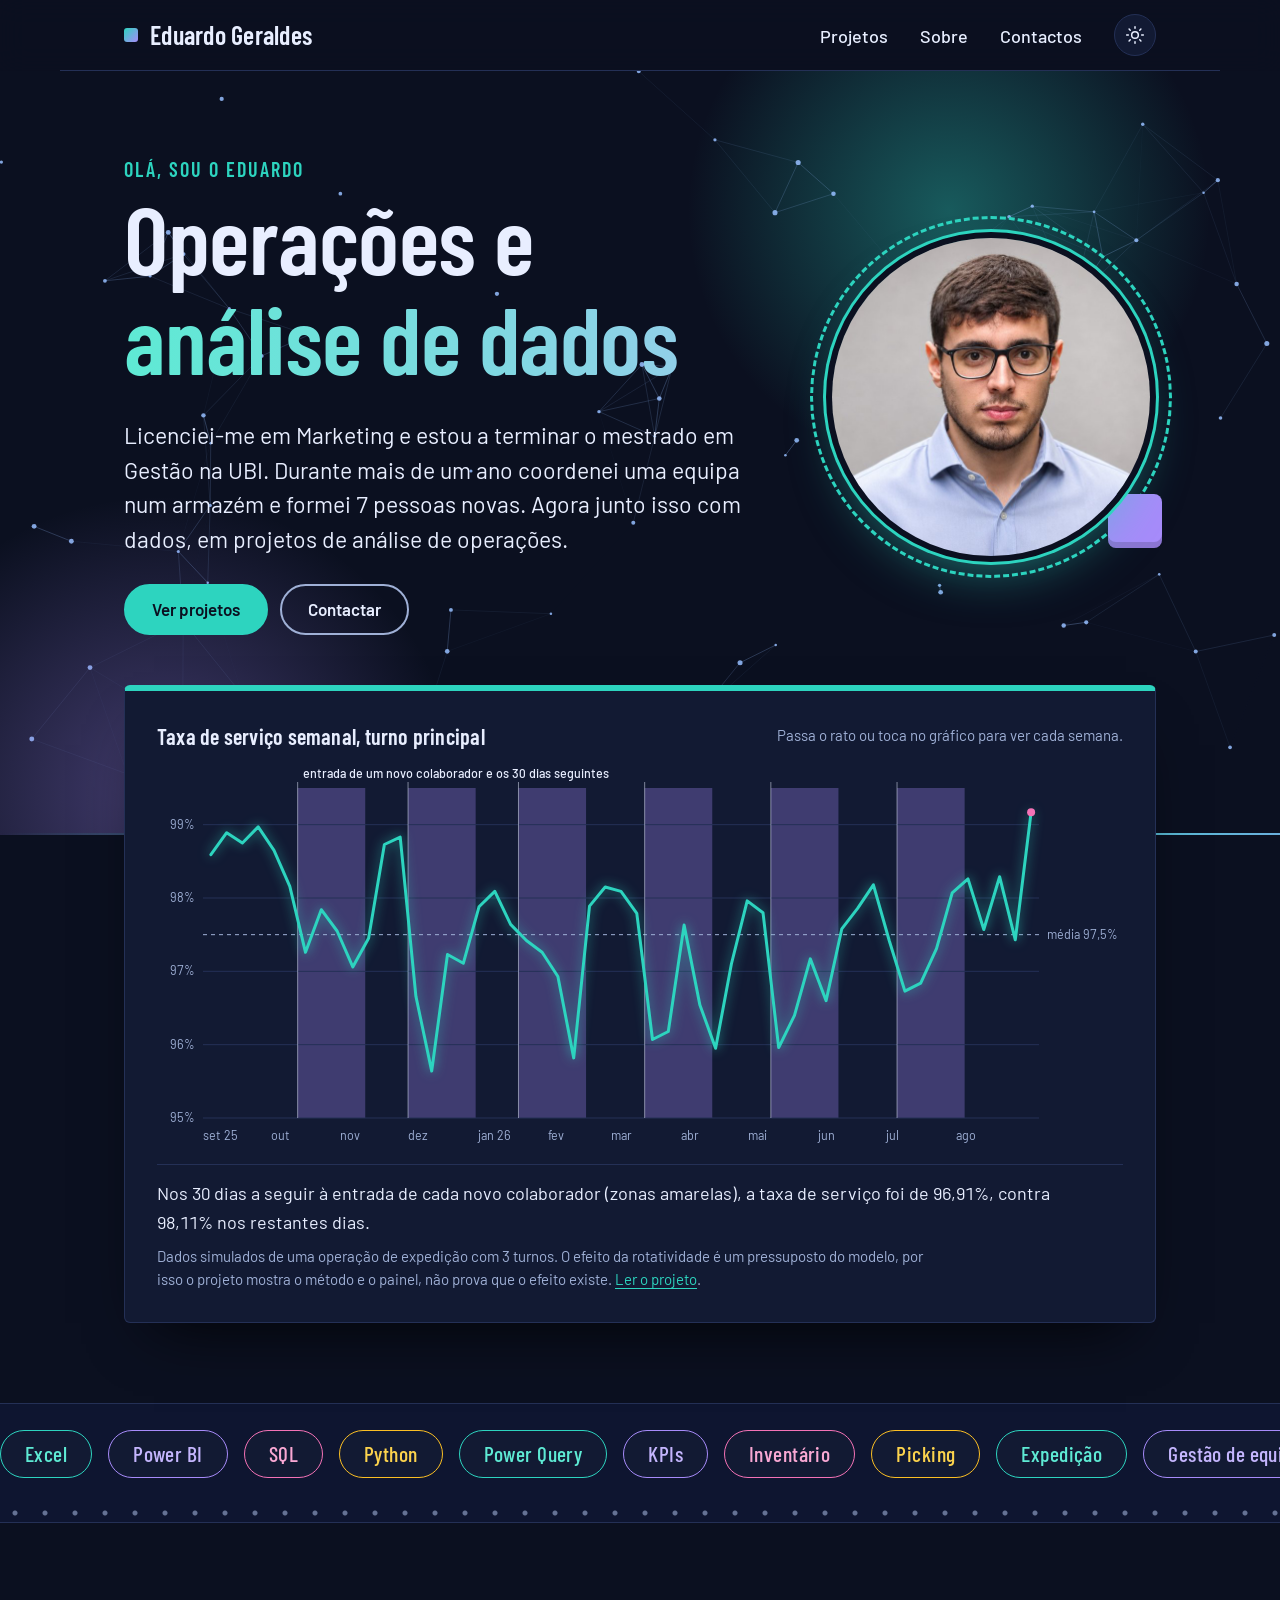
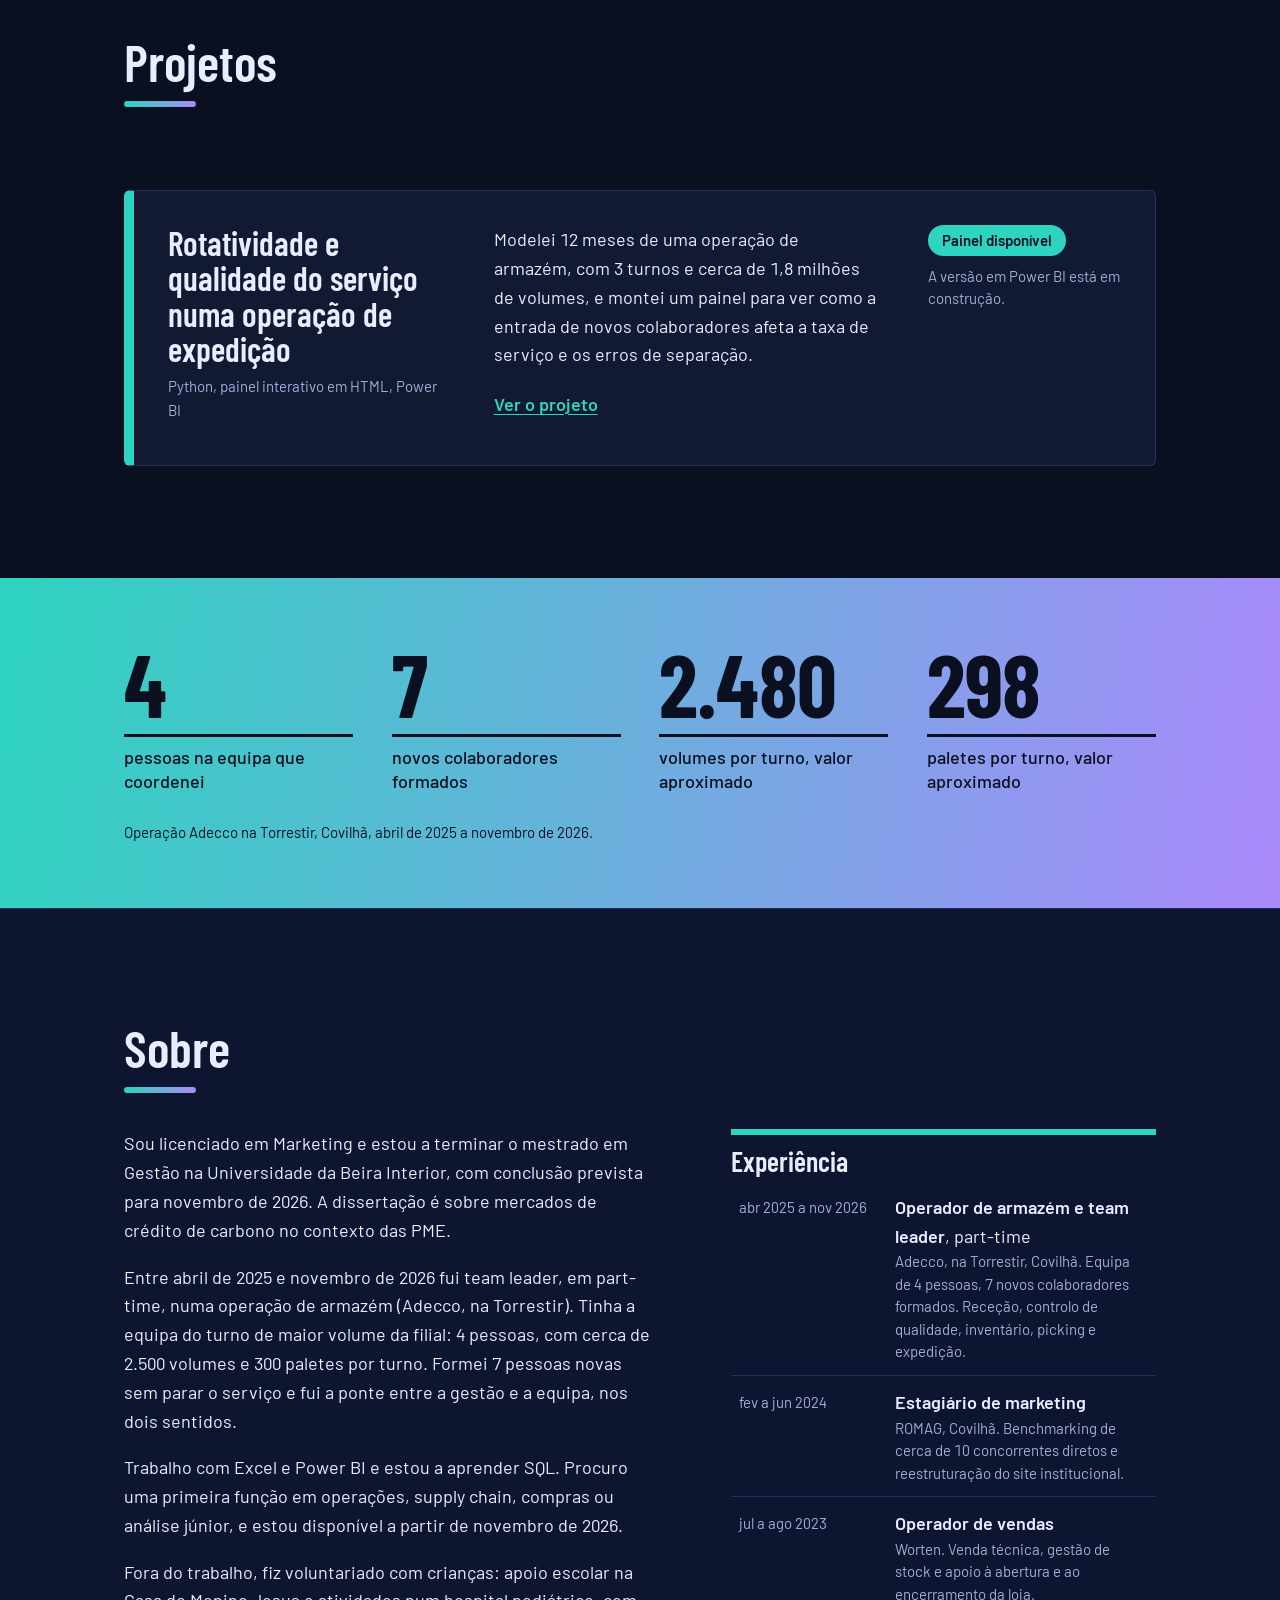
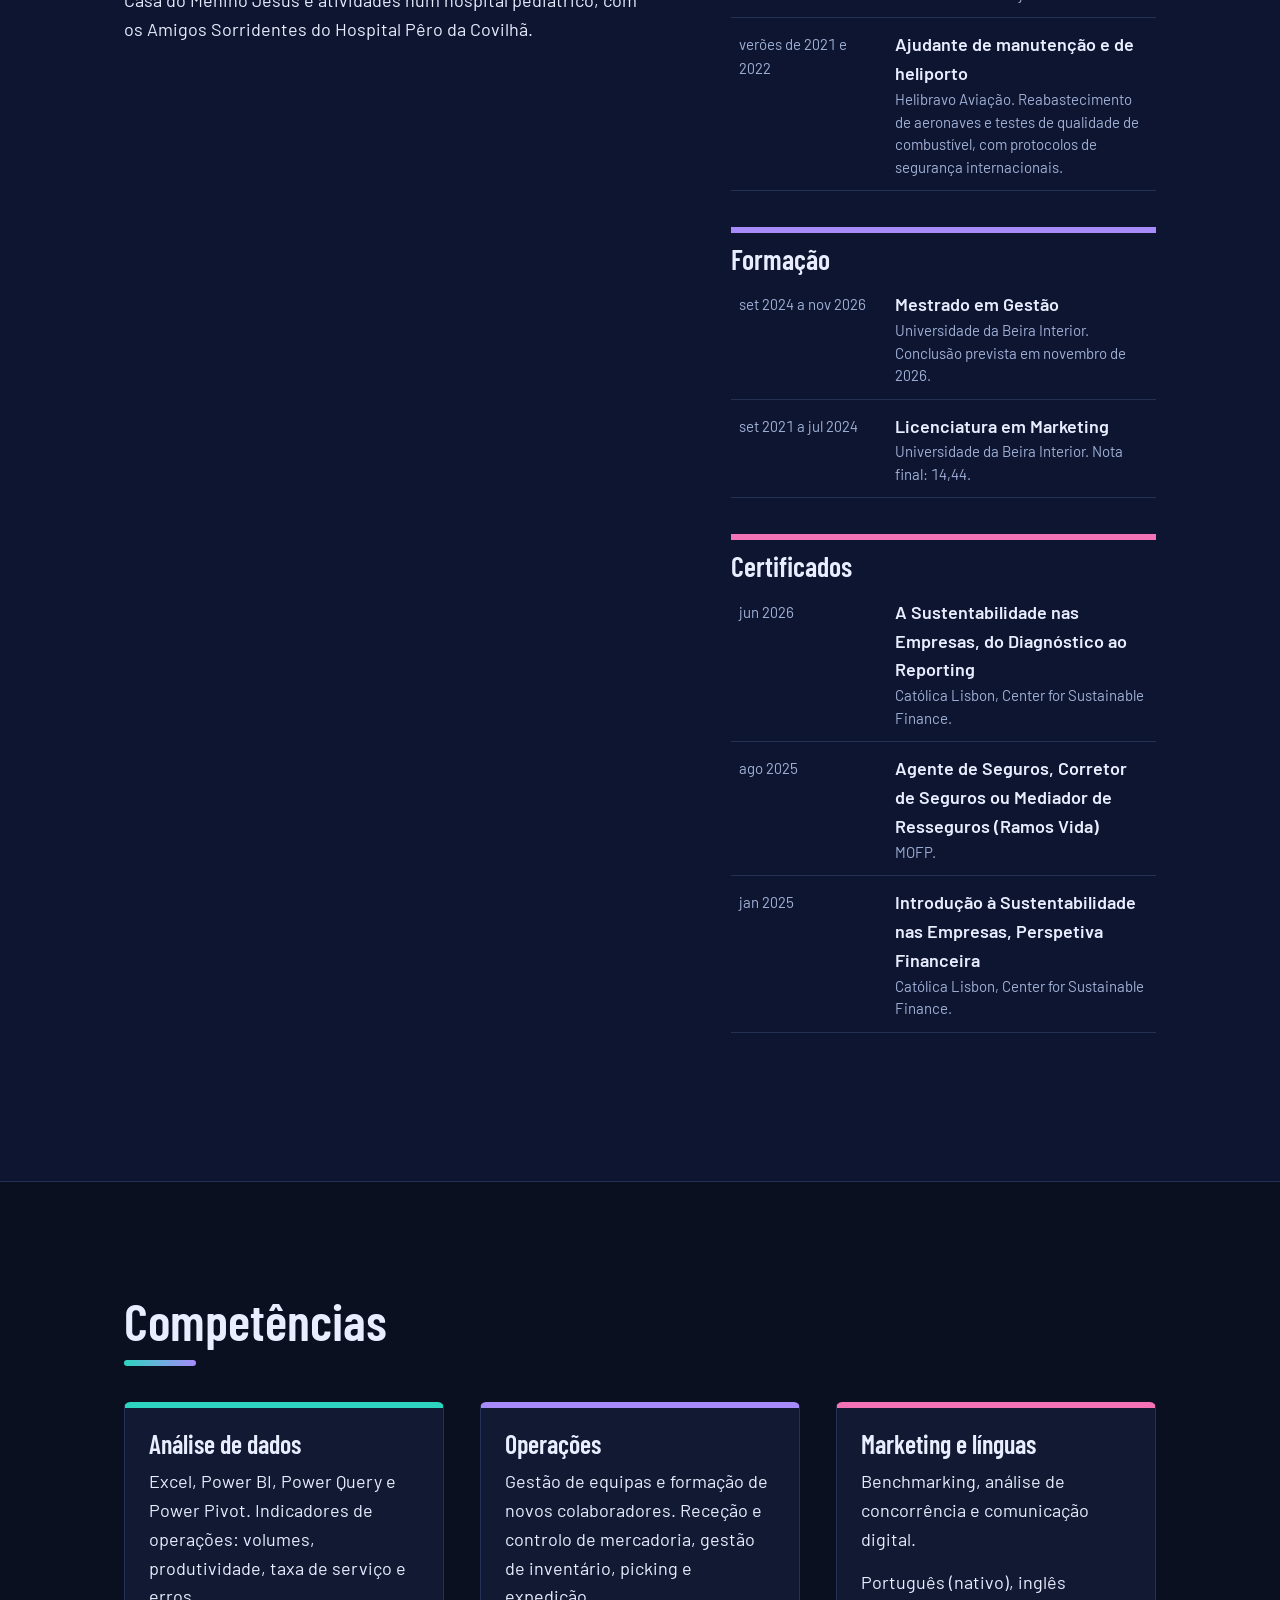
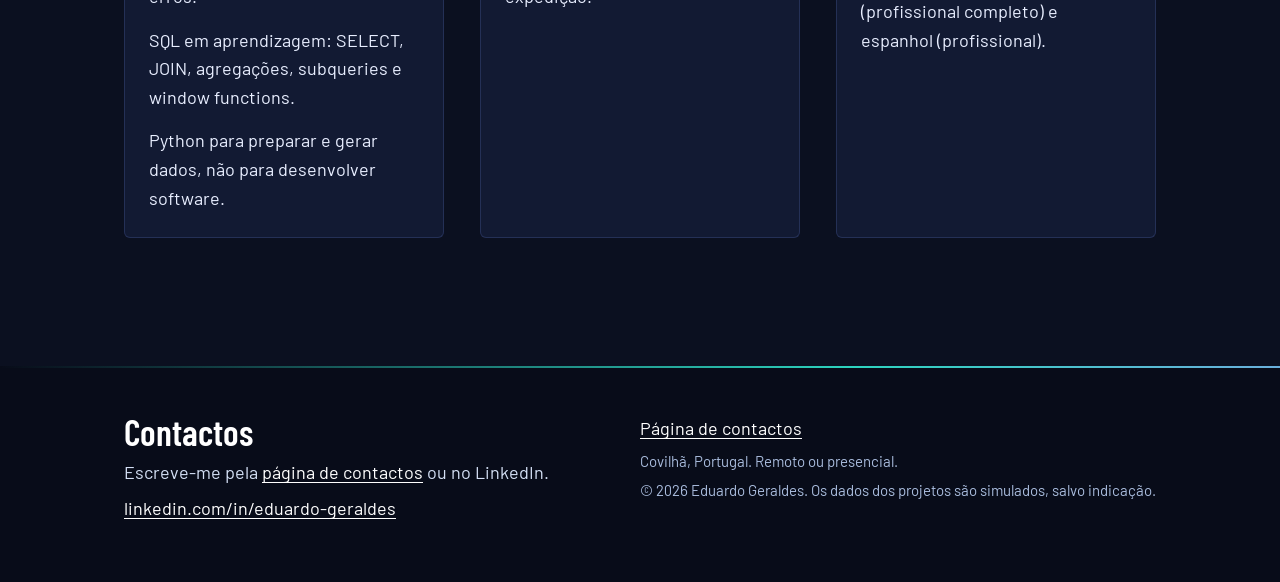
==== commit 632f5263: "Retira o projeto das placas gráficas O projeto de hardware de PC (SQL e Power BI) foi abandonado. Sa" ====
--- a/index.html
+++ b/index.html
@@ -4,12 +4,12 @@
   <meta charset="utf-8">
   <meta name="viewport" content="width=device-width, initial-scale=1">
   <title>Eduardo Geraldes | Operações e análise de dados</title>
-  <meta name="description" content="Portefólio de Eduardo Geraldes: projetos de Power BI e SQL, experiência em operações de armazém e contactos. Licenciado em Marketing, a terminar o mestrado em Gestão na UBI.">
+  <meta name="description" content="Portefólio de Eduardo Geraldes: projetos de análise de dados aplicados a operações, experiência em operações de armazém e contactos. Licenciado em Marketing, a terminar o mestrado em Gestão na UBI.">
   <meta name="theme-color" content="#0B1020">
   <meta property="og:type" content="website">
   <meta property="og:locale" content="pt_PT">
   <meta property="og:title" content="Eduardo Geraldes | Operações e análise de dados">
-  <meta property="og:description" content="Projetos de Power BI e SQL, experiência em operações de armazém e contactos.">
+  <meta property="og:description" content="Projetos de análise de dados aplicados a operações, experiência em operações de armazém e contactos.">
   <link rel="icon" href="assets/favicon.svg" type="image/svg+xml">
   <link rel="preload" href="assets/fonts/barlow-condensed-latin-600-normal.woff2" as="font" type="font/woff2" crossorigin>
   <link rel="preload" href="assets/fonts/barlow-latin-400-normal.woff2" as="font" type="font/woff2" crossorigin>
@@ -43,7 +43,7 @@
         <div class="hero__text">
           <p class="eyebrow">Olá, sou o Eduardo</p>
           <h1 id="titulo"><span class="ln"><span style="--n:0">Operações e</span></span><span class="ln"><span style="--n:1">análise de dados</span></span></h1>
-          <p class="lead">Licenciei-me em Marketing e estou a terminar o mestrado em Gestão na UBI. Durante mais de um ano coordenei uma equipa num armazém e formei 7 pessoas novas. Agora junto isso com dados, em projetos de Power BI e SQL.</p>
+          <p class="lead">Licenciei-me em Marketing e estou a terminar o mestrado em Gestão na UBI. Durante mais de um ano coordenei uma equipa num armazém e formei 7 pessoas novas. Agora junto isso com dados, em projetos de análise de operações.</p>
           <div class="actions">
             <a class="btn" href="#projetos">Ver projetos</a>
             <a class="btn btn--ghost" href="contactos.html">Contactar</a>
@@ -122,20 +122,6 @@
             <span class="status-note">A versão em Power BI está em construção.</span>
           </div>
         </article>
-
-        <article class="row row--wip">
-          <div>
-            <h3>Hardware de PC: quota de mercado e preços de placas gráficas</h3>
-            <p class="tools">SQL, Power BI</p>
-          </div>
-          <div>
-            <p>Análise de dados públicos da Steam Hardware Survey e de preços de placas gráficas (Kaggle). Estou a importar os dados para uma base SQL e a definir as perguntas de negócio a que o painel deve responder.</p>
-          </div>
-          <div>
-            <span class="chip chip--wip">Em curso</span>
-            <span class="status-note">O resultado fica aqui quando estiver acabado.</span>
-          </div>
-        </article>
       </div>
     </section>
 
